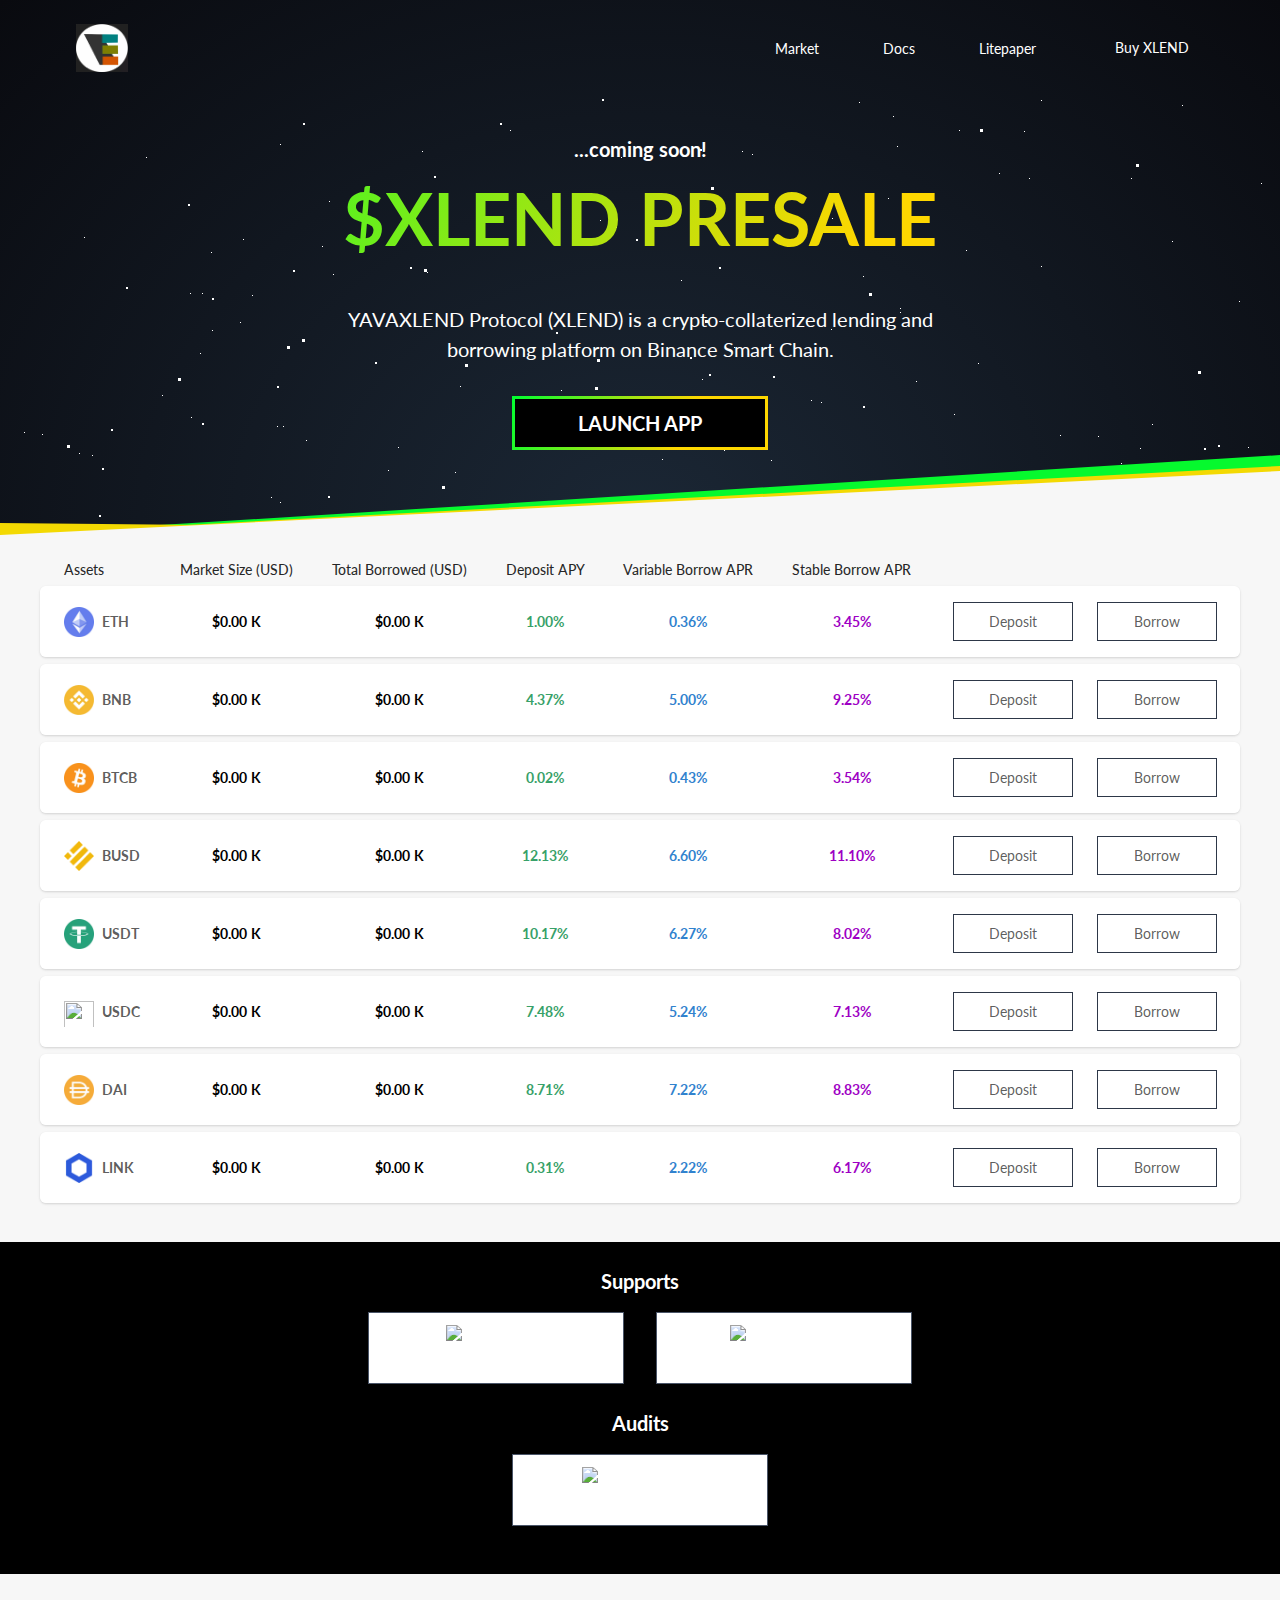
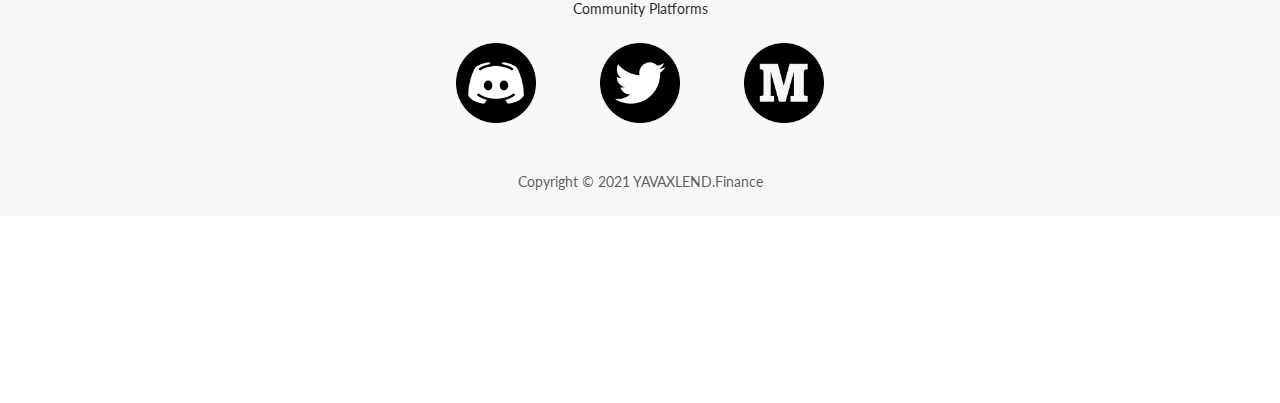
==== index.html @ 92940845 "Update index.html" ====
<!DOCTYPE html>
<html lang="en">
<head>
		<meta http-equiv="Content-Type" content="text/html; charset=UTF-8">
		<meta http-equiv="X-UA-Compatible" content="IE=edge"><meta name="viewport" content="width=device-width,initial-scale=1">
		<link rel="icon" href="files/yavaxlendlogo.webp">
		<title>YAVAXLEND Protocol (XLEND)</title>
		<link href="files/app.dffdc57e.css" rel="preload" as="style">
		<link href="files/chunk-vendors.42a9d6b4.css" rel="preload" as="style">
		<link href="files/chunk-vendors.42a9d6b4.css" rel="stylesheet">
		<link href="files/app.dffdc57e.css" rel="stylesheet">
<style>
.anticon-menu {
  background-color: #000;
  color: white;
  padding: 16px;
  font-size: 16px;
  border: none;
  cursor: pointer;
}

@media screen and (min-width: 990px) {
.anticon-menu {
	display: none;
 }	
}
.anticon-menu:hover, .anticon-menu:focus {
  background-color: green;
}

.dropdown {
  position: relative;
  display: inline-block;
}

.dropdown-content {
  display: none;
  margin-left: -112px;
  position: absolute;
  background-color: #f1f1f1;
  min-width: 160px;
  overflow: auto;
  box-shadow: 0px 8px 16px 0px rgba(0,0,0,0.2);
  z-index: 1;
}

.dropdown-content a {
  color: black;
  padding: 12px 16px;
  text-decoration: none;
  display: block;
}

.dropdown a:hover {background-color: yellow; color:green;}

.show {display: block;}
</style>
</head>
<body data-route="Home">
	<noscript>
		<strong>We're sorry but YAVAXLEND doesn't work properly without JavaScript enabled. Please enable it to continue.</strong>
	</noscript>
	<div id="app" class="">
		<section class="bg-cloud relative">
			<nav class="px-3 h-24 flex flex-col justify-center absolute text-white top-0 left-0 right-0 z-50"><!---->
				<ul class="landing-nav">
					<li class="ml-0 lg:ml-16">
					<img src="files/yavaxlendlogo.webp" alt="YAVAXLEND" class="max-h-full h-8 lg:h-12"></li>
					<li class="ml-auto"></li>
					<li class="landing-item hidden lg:block"><a href="#market" class="scroll">Market</a></li>
					<li class="landing-item hidden lg:block"><a href="#" target="__blank">Docs</a></li>
					<li class="landing-item hidden lg:block"><a href="yavaxlend_whitepaper" target="__blank">Litepaper</a></li>
					<li class="landing-item hidden lg:block">
						<span class="lang-select-wrapper lang-select-wrapper--dark">
							<div class="hidden lg:block">
								<button type="button" class="ant-btn ant-btn-link flex items- justify-center focus:outline-none">
									<span>Buy XLEND</span>
								</button>
							</div>
							<div class="lg:hidden flex flex-col">
								<button type="button" class="ant-btn ant-btn-link flex items-center focus:outline-none px-0 py-6 justify-center">
									<span>Buy XLEND</span>
								</button><!---->
							</div>
						</span>
					</li>
					<li class="cursor-pointer text-xl dropdown" onclick="myFunction()"><i aria-controls="responsive-navbar-nav" aria-label="Toggle navigation" class="anticon anticon-menu navbar-toggler collapsed" "><svg viewBox="64 64 896 896" data-icon="menu" width="1em" height="1em" fill="currentColor" aria-hidden="true" focusable="false" class=""><path d="M904 160H120c-4.4 0-8 3.6-8 8v64c0 4.4 3.6 8 8 8h784c4.4 0 8-3.6 8-8v-64c0-4.4-3.6-8-8-8zm0 624H120c-4.4 0-8 3.6-8 8v64c0 4.4 3.6 8 8 8h784c4.4 0 8-3.6 8-8v-64c0-4.4-3.6-8-8-8zm0-312H120c-4.4 0-8 3.6-8 8v64c0 4.4 3.6 8 8 8h784c4.4 0 8-3.6 8-8v-64c0-4.4-3.6-8-8-8z"></path></svg></i>
						
<div id="myDropdown" class="dropdown-content">
					<a href="#market" class="scroll">Market</a>
					<a href="#">Docs</a>
					<a href="yavaxlend_whitepaper.pdf">Litepaper</a>
					<hr>
					<a href="https://discord.gg/DCYJUs9q7S">Join Discord</a>
				  </div>						
					</li>
					
				</ul>				
			</nav>
			
			<section>
				<div class="relative mb-4">
					<section class="bg-black stars pb-12 pt-24">
						<div id="stars"></div>
						<div id="stars2"></div>
						<div id="stars3"></div>
						<main class="fixed-container">
							<div class="py-8 text-center text-white">
								<h1 class="text-white text-xl font-bold">...coming soon!</h1>
								<figure class="animated-background gradient-box-green-yellow text-center clip-text text-3xl lg:text-7xl font-bold">$XLEND PRESALE</figure>
								<p class="max-w-2xl mx-auto my-8 text-xl whitespace-pre-line">YAVAXLEND Protocol (XLEND) is a crypto-collaterized lending and borrowing platform on Binance Smart Chain.</p>
								<a href="#" rel="noopener noreferrer">
									<button class="gradient-box-green-yellow animated-background focus:outline-none w-64 h-15.5 text-white uppercase font-bold text-xl" style="padding: 3px;">
										<span class="bg-black leading-none flex items-center justify-center h-full">Launch App</span>
									</button>
								</a>
							</div>
						</main>
					</section>
					<section class="slopes">
						<section class="slope-tail bg-greenery"></section>
						<section class="slope-tail bg-yellowrite"></section>
						<section class="slope-tail bg-yellowrite"></section>
						<section class="slope-tail bg-cloud"></section>
					</section>
				</div>
				<section class="mb-8">
				<main id="market">
					<div class="fixed-container mx-auto landing-table">
						<section class="data-table">
							<div class="ant-table-wrapper">
								<div class="ant-spin-nested-loading">
									<div class="ant-spin-container">
										<div class="ant-table ant-table-scroll-position-left ant-table-default">
											<div class="ant-table-content"><!---->
												<div class="ant-table-body">
													<table class="">
														<colgroup>
															<col class="ant-table-expand-icon-col">
															<col><col><col><col><col><col><col>
														</colgroup>
														<thead class="ant-table-thead">
															<tr>
																<th key="rc-table-expand-icon-cell" title="" rowspan="1" class="ant-table-expand-icon-th">
																</th>
																<th key="symbol" class=""><span class="ant-table-header-column"><div><span class="ant-table-column-title">Assets</span><span class="ant-table-column-sorter"></span></div></span></th>
																<th key="totalLiquidity" class="ant-table-align-center" style="text-align: center;"><span class="ant-table-header-column"><div><span class="ant-table-column-title">Market Size (USD)</span><span class="ant-table-column-sorter"></span></div></span></th>
																<th key="price" class="total-borrowed ant-table-align-center" style="text-align: center;"><span class="ant-table-header-column"><div><span class="ant-table-column-title">Total Borrowed (USD)</span><span class="ant-table-column-sorter"></span></div></span></th>
																<th key="liquidityRate" class="ant-table-align-center" style="text-align: center;"><span class="ant-table-header-column"><div><span class="ant-table-column-title">Deposit APY</span><span class="ant-table-column-sorter"></span></div></span></th>
																<th key="variableBorrowRate" class="ant-table-align-center" style="text-align: center;"><span class="ant-table-header-column"><div><span class="ant-table-column-title">Variable Borrow APR</span><span class="ant-table-column-sorter"></span></div></span></th>
																<th key="stableBorrowRate" class="ant-table-align-center" style="text-align: center;"><span class="ant-table-header-column"><div><span class="ant-table-column-title">Stable Borrow APR</span><span class="ant-table-column-sorter"></span></div></span></th>
																<th key="action" class="ant-table-align-center ant-table-row-cell-last" style="text-align: center;"><span class="ant-table-header-column"><div><span class="ant-table-column-title"></span><span class="ant-table-column-sorter"></span></div></span></th>
															</tr>
														</thead>
														<tbody class="ant-table-tbody">
															<tr class="ant-table-row ant-table-row-level-0" data-row-key="0x2170Ed0880ac9A755fd29B2688956BD959F933F8"><td class="ant-table-row-expand-icon-cell"></td><td class=""><strong class="flex items-center"><img src="files/eth.webp" class="crypto-icon mr-1 xl:mr-2 inline-block text-base lg:text-3xl"><span class="text-xxs lg:text-sm">ETH</span></strong></td><td class="" style="text-align: center;"><strong class="whitespace-no-wrap text-black flex justify-center"><span>$</span><section>0.00</section><span class="ml-1">K</span></strong></td><td class="total-borrowed" style="text-align: center;"><strong class="whitespace-no-wrap text-black flex justify-center"><span>$</span><section>0.00</section><span class="ml-1">K</span></strong></td><td class="" style="text-align: center;"><strong class="text-green-600">1.00%</strong></td><td class="" style="text-align: center;"><strong class="text-blue-600">0.36%</strong></td><td class="" style="text-align: center;"><strong class="text-9E00C4">3.45%</strong></td><td class="" style="text-align: center;"><div><div class="btn--wrap hidden w-0 md:flex md:w-full"><button class="btn--action">Deposit</button><button class="btn--action">Borrow</button></div><div class="icon--wrap"><i aria-label="icon: down" class="anticon anticon-down"><svg viewBox="64 64 896 896" data-icon="down" width="1em" height="1em" fill="currentColor" aria-hidden="true" focusable="false" class=""><path d="M884 256h-75c-5.1 0-9.9 2.5-12.9 6.6L512 654.2 227.9 262.6c-3-4.1-7.8-6.6-12.9-6.6h-75c-6.5 0-10.3 7.4-6.5 12.7l352.6 486.1c12.8 17.6 39 17.6 51.7 0l352.6-486.1c3.9-5.3.1-12.7-6.4-12.7z"></path></svg></i></div></div></td></tr><!----><tr class="ant-table-row ant-table-row-level-0" data-row-key="0xEeeeeEeeeEeEeeEeEeEeeEEEeeeeEeeeeeeeEEeE"><td class="ant-table-row-expand-icon-cell"></td><td class=""><strong class="flex items-center"><img src="files/bnb.webp" class="crypto-icon mr-1 xl:mr-2 inline-block text-base lg:text-3xl"><span class="text-xxs lg:text-sm">BNB</span></strong></td><td class="" style="text-align: center;"><strong class="whitespace-no-wrap text-black flex justify-center"><span>$</span><section>0.00</section><span class="ml-1">K</span></strong></td><td class="total-borrowed" style="text-align: center;"><strong class="whitespace-no-wrap text-black flex justify-center"><span>$</span><section>0.00</section><span class="ml-1">K</span></strong></td><td class="" style="text-align: center;"><strong class="text-green-600">4.37%</strong></td><td class="" style="text-align: center;"><strong class="text-blue-600">5.00%</strong></td><td class="" style="text-align: center;"><strong class="text-9E00C4">9.25%</strong></td><td class="" style="text-align: center;"><div><div class="btn--wrap hidden w-0 md:flex md:w-full"><button class="btn--action">Deposit</button><button class="btn--action">Borrow</button></div><div class="icon--wrap"><i aria-label="icon: down" class="anticon anticon-down"><svg viewBox="64 64 896 896" data-icon="down" width="1em" height="1em" fill="currentColor" aria-hidden="true" focusable="false" class=""><path d="M884 256h-75c-5.1 0-9.9 2.5-12.9 6.6L512 654.2 227.9 262.6c-3-4.1-7.8-6.6-12.9-6.6h-75c-6.5 0-10.3 7.4-6.5 12.7l352.6 486.1c12.8 17.6 39 17.6 51.7 0l352.6-486.1c3.9-5.3.1-12.7-6.4-12.7z"></path></svg></i></div></div></td></tr><!----><tr class="ant-table-row ant-table-row-level-0" data-row-key="0x7130d2A12B9BCbFAe4f2634d864A1Ee1Ce3Ead9c"><td class="ant-table-row-expand-icon-cell"></td><td class=""><strong class="flex items-center"><img src="files/btcb.webp" class="crypto-icon mr-1 xl:mr-2 inline-block text-base lg:text-3xl"><span class="text-xxs lg:text-sm">BTCB</span></strong></td><td class="" style="text-align: center;"><strong class="whitespace-no-wrap text-black flex justify-center"><span>$</span><section>0.00</section><span class="ml-1">K</span></strong></td><td class="total-borrowed" style="text-align: center;"><strong class="whitespace-no-wrap text-black flex justify-center"><span>$</span><section>0.00</section><span class="ml-1">K</span></strong></td><td class="" style="text-align: center;"><strong class="text-green-600">0.02%</strong></td><td class="" style="text-align: center;"><strong class="text-blue-600">0.43%</strong></td><td class="" style="text-align: center;"><strong class="text-9E00C4">3.54%</strong></td><td class="" style="text-align: center;"><div><div class="btn--wrap hidden w-0 md:flex md:w-full"><button class="btn--action">Deposit</button><button class="btn--action">Borrow</button></div><div class="icon--wrap"><i aria-label="icon: down" class="anticon anticon-down"><svg viewBox="64 64 896 896" data-icon="down" width="1em" height="1em" fill="currentColor" aria-hidden="true" focusable="false" class=""><path d="M884 256h-75c-5.1 0-9.9 2.5-12.9 6.6L512 654.2 227.9 262.6c-3-4.1-7.8-6.6-12.9-6.6h-75c-6.5 0-10.3 7.4-6.5 12.7l352.6 486.1c12.8 17.6 39 17.6 51.7 0l352.6-486.1c3.9-5.3.1-12.7-6.4-12.7z"></path></svg></i></div></div></td></tr><!----><tr class="ant-table-row ant-table-row-level-0" data-row-key="0xe9e7CEA3DedcA5984780Bafc599bD69ADd087D56"><td class="ant-table-row-expand-icon-cell"></td><td class=""><strong class="flex items-center"><img src="files/busd.webp" class="crypto-icon mr-1 xl:mr-2 inline-block text-base lg:text-3xl"><span class="text-xxs lg:text-sm">BUSD</span></strong></td><td class="" style="text-align: center;"><strong class="whitespace-no-wrap text-black flex justify-center"><span>$</span><section>0.00</section><span class="ml-1">K</span></strong></td><td class="total-borrowed" style="text-align: center;"><strong class="whitespace-no-wrap text-black flex justify-center"><span>$</span><section>0.00</section><span class="ml-1">K</span></strong></td><td class="" style="text-align: center;"><strong class="text-green-600">12.13%</strong></td><td class="" style="text-align: center;"><strong class="text-blue-600">6.60%</strong></td><td class="" style="text-align: center;"><strong class="text-9E00C4">11.10%</strong></td><td class="" style="text-align: center;"><div><div class="btn--wrap hidden w-0 md:flex md:w-full"><button class="btn--action">Deposit</button><button class="btn--action">Borrow</button></div><div class="icon--wrap"><i aria-label="icon: down" class="anticon anticon-down"><svg viewBox="64 64 896 896" data-icon="down" width="1em" height="1em" fill="currentColor" aria-hidden="true" focusable="false" class=""><path d="M884 256h-75c-5.1 0-9.9 2.5-12.9 6.6L512 654.2 227.9 262.6c-3-4.1-7.8-6.6-12.9-6.6h-75c-6.5 0-10.3 7.4-6.5 12.7l352.6 486.1c12.8 17.6 39 17.6 51.7 0l352.6-486.1c3.9-5.3.1-12.7-6.4-12.7z"></path></svg></i></div></div></td></tr><!----><tr class="ant-table-row ant-table-row-level-0" data-row-key="0x55d398326f99059fF775485246999027B3197955"><td class="ant-table-row-expand-icon-cell"></td><td class=""><strong class="flex items-center"><img src="files/usdt.webp" class="crypto-icon mr-1 xl:mr-2 inline-block text-base lg:text-3xl"><span class="text-xxs lg:text-sm">USDT</span></strong></td><td class="" style="text-align: center;"><strong class="whitespace-no-wrap text-black flex justify-center"><span>$</span><section>0.00</section><span class="ml-1">K</span></strong></td><td class="total-borrowed" style="text-align: center;"><strong class="whitespace-no-wrap text-black flex justify-center"><span>$</span><section>0.00</section><span class="ml-1">K</span></strong></td><td class="" style="text-align: center;"><strong class="text-green-600">10.17%</strong></td><td class="" style="text-align: center;"><strong class="text-blue-600">6.27%</strong></td><td class="" style="text-align: center;"><strong class="text-9E00C4">8.02%</strong></td><td class="" style="text-align: center;"><div><div class="btn--wrap hidden w-0 md:flex md:w-full"><button class="btn--action">Deposit</button><button class="btn--action">Borrow</button></div><div class="icon--wrap"><i aria-label="icon: down" class="anticon anticon-down"><svg viewBox="64 64 896 896" data-icon="down" width="1em" height="1em" fill="currentColor" aria-hidden="true" focusable="false" class=""><path d="M884 256h-75c-5.1 0-9.9 2.5-12.9 6.6L512 654.2 227.9 262.6c-3-4.1-7.8-6.6-12.9-6.6h-75c-6.5 0-10.3 7.4-6.5 12.7l352.6 486.1c12.8 17.6 39 17.6 51.7 0l352.6-486.1c3.9-5.3.1-12.7-6.4-12.7z"></path></svg></i></div></div></td></tr><!----><tr class="ant-table-row ant-table-row-level-0" data-row-key="0x8AC76a51cc950d9822D68b83fE1Ad97B32Cd580d"><td class="ant-table-row-expand-icon-cell"></td><td class=""><strong class="flex items-center"><img src="files/usdc.webp" class="crypto-icon mr-1 xl:mr-2 inline-block text-base lg:text-3xl"><span class="text-xxs lg:text-sm">USDC</span></strong></td><td class="" style="text-align: center;"><strong class="whitespace-no-wrap text-black flex justify-center"><span>$</span><section>0.00</section><span class="ml-1">K</span></strong></td><td class="total-borrowed" style="text-align: center;"><strong class="whitespace-no-wrap text-black flex justify-center"><span>$</span><section>0.00</section><span class="ml-1">K</span></strong></td><td class="" style="text-align: center;"><strong class="text-green-600">7.48%</strong></td><td class="" style="text-align: center;"><strong class="text-blue-600">5.24%</strong></td><td class="" style="text-align: center;"><strong class="text-9E00C4">7.13%</strong></td><td class="" style="text-align: center;"><div><div class="btn--wrap hidden w-0 md:flex md:w-full"><button class="btn--action">Deposit</button><button class="btn--action">Borrow</button></div><div class="icon--wrap"><i aria-label="icon: down" class="anticon anticon-down"><svg viewBox="64 64 896 896" data-icon="down" width="1em" height="1em" fill="currentColor" aria-hidden="true" focusable="false" class=""><path d="M884 256h-75c-5.1 0-9.9 2.5-12.9 6.6L512 654.2 227.9 262.6c-3-4.1-7.8-6.6-12.9-6.6h-75c-6.5 0-10.3 7.4-6.5 12.7l352.6 486.1c12.8 17.6 39 17.6 51.7 0l352.6-486.1c3.9-5.3.1-12.7-6.4-12.7z"></path></svg></i></div></div></td></tr><!----><tr class="ant-table-row ant-table-row-level-0" data-row-key="0x1AF3F329e8BE154074D8769D1FFa4eE058B1DBc3"><td class="ant-table-row-expand-icon-cell"></td><td class=""><strong class="flex items-center"><img src="files/dai.webp" class="crypto-icon mr-1 xl:mr-2 inline-block text-base lg:text-3xl"><span class="text-xxs lg:text-sm">DAI</span></strong></td><td class="" style="text-align: center;"><strong class="whitespace-no-wrap text-black flex justify-center"><span>$</span><section>0.00</section><span class="ml-1">K</span></strong></td><td class="total-borrowed" style="text-align: center;"><strong class="whitespace-no-wrap text-black flex justify-center"><span>$</span><section>0.00</section><span class="ml-1">K</span></strong></td><td class="" style="text-align: center;"><strong class="text-green-600">8.71%</strong></td><td class="" style="text-align: center;"><strong class="text-blue-600">7.22%</strong></td><td class="" style="text-align: center;"><strong class="text-9E00C4">8.83%</strong></td><td class="" style="text-align: center;"><div><div class="btn--wrap hidden w-0 md:flex md:w-full"><button class="btn--action">Deposit</button><button class="btn--action">Borrow</button></div><div class="icon--wrap"><i aria-label="icon: down" class="anticon anticon-down"><svg viewBox="64 64 896 896" data-icon="down" width="1em" height="1em" fill="currentColor" aria-hidden="true" focusable="false" class=""><path d="M884 256h-75c-5.1 0-9.9 2.5-12.9 6.6L512 654.2 227.9 262.6c-3-4.1-7.8-6.6-12.9-6.6h-75c-6.5 0-10.3 7.4-6.5 12.7l352.6 486.1c12.8 17.6 39 17.6 51.7 0l352.6-486.1c3.9-5.3.1-12.7-6.4-12.7z"></path></svg></i></div></div></td></tr><!----><tr class="ant-table-row ant-table-row-level-0" data-row-key="0xF8A0BF9cF54Bb92F17374d9e9A321E6a111a51bD"><td class="ant-table-row-expand-icon-cell"></td><td class=""><strong class="flex items-center"><img src="files/link.webp" class="crypto-icon mr-1 xl:mr-2 inline-block text-base lg:text-3xl"><span class="text-xxs lg:text-sm">LINK</span></strong></td><td class="" style="text-align: center;"><strong class="whitespace-no-wrap text-black flex justify-center"><span>$</span><section>0.00</section><span class="ml-1">K</span></strong></td><td class="total-borrowed" style="text-align: center;"><strong class="whitespace-no-wrap text-black flex justify-center"><span>$</span><section>0.00</section><span class="ml-1">K</span></strong></td><td class="" style="text-align: center;"><strong class="text-green-600">0.31%</strong></td><td class="" style="text-align: center;"><strong class="text-blue-600">2.22%</strong></td><td class="" style="text-align: center;"><strong class="text-9E00C4">6.17%</strong></td><td class="" style="text-align: center;"><div><div class="btn--wrap hidden w-0 md:flex md:w-full"><button class="btn--action">Deposit</button><button class="btn--action">Borrow</button></div><div class="icon--wrap"><i aria-label="icon: down" class="anticon anticon-down"><svg viewBox="64 64 896 896" data-icon="down" width="1em" height="1em" fill="currentColor" aria-hidden="true" focusable="false" class=""><path d="M884 256h-75c-5.1 0-9.9 2.5-12.9 6.6L512 654.2 227.9 262.6c-3-4.1-7.8-6.6-12.9-6.6h-75c-6.5 0-10.3 7.4-6.5 12.7l352.6 486.1c12.8 17.6 39 17.6 51.7 0l352.6-486.1c3.9-5.3.1-12.7-6.4-12.7z"></path></svg></i></div></div></td></tr><!---->
														</tbody>
													</table>
												</div>
											</div>
										</div>
									</div>
								</div>
							</div>
						</section>
					</div>
				</main>
			</section>
			<section class="landing-partner">
				<div class="fixed-container">
					<h1 class="landing-partner__title">Supports</h1>
					<ul class="partner-list">
						<li><a href="https://pancakeswap.finance/" target="_blank" rel="noopener noreferrer"><img src="files/pancake.webp" alt="PancakeSwap"></a></li>
						<li><a href="https://www.alpacafinance.org/" target="_blank" rel="noopener noreferrer"><img src="files/alpaca.webp" alt="Alpaca Finance"></a></li>
					</ul>
				</div>
				<div class="fixed-container">
					<h1 class="landing-partner__title">Audits</h1>
					<ul class="partner-list">
						<li><a href="https://kudelskisecurity.com/" target="_blank" rel="noopener noreferrer"><img src="files/kudelski.webp" alt="KudelskiSecurity"></a></li>
					</ul>
				</div>
			</section>
			<section class="pt-6">
				<div class="fixed-container">
					<h1 class="text-center mb-6">Community Platforms</h1>
					<ul class="social-list">
						<li><a href="https://discord.gg/DCYJUs9q7S" target="_blank" rel="noopener noreferrer"><img src="files/discord.webp" alt="discord"></a></li>
						<li><a href="https://twitter.com/yavaxlend" target="_blank" rel="noopener noreferrer"><img src="files/twitter.webp" alt="twitter"></a></li>
						<li><a href="https://yavaxlend.medium.com" target="_blank" rel="noopener noreferrer"><img src="files/medium.webp" alt="medium"></a></li>
					</ul>
				</div>
			</section>
		</section>
		<footer class="home-footer">
			<section class="fixed-container">
				<!--<div class="footer-menu">
					<ul>
						<li>Multiplier’s Apps</li>
						<li><a href="@" target="_blank" rel="noopener noreferrer">MXX to bMXX Converter</a></li>
						<li><a href="" target="_blank" rel="noopener noreferrer">YAVAXLEND (MCL)</a></li>
						<li><a href="" target="_blank" rel="noopener noreferrer">Simplified Stable Bonds</a></li>
						<li><a href="" target="_blank" rel="noopener noreferrer">TakoSwap</a></li>
						<li><a href="" target="_blank" rel="noopener noreferrer">CEFI Lending Platform</a></li>
					</ul>
					<ul><li>Support</li><li><a href="" target="_blank" rel="noopener noreferrer">FAQ</a></li><li><a href="" target="_blank" rel="noopener noreferrer">Terms of Service</a></li><li><a href="
					</ul>
					<ul><li>Documentation</li><li><a href="" target="_blank" rel="noopener noreferrer">Team</a></li><li><a href="" target="_blank" rel="noopener noreferrer">MCL Litepaper</a></li><li><a href="" target="_blank" rel="noopener noreferrer">SSB Whitepaper</a></li><li><a href="" target="_blank" rel="noopener noreferrer">TakoSwap Litepaper</a></li>
					</ul>
					<ul><li>Audit Reports</li><li><a href="" target="_blank" rel="noopener noreferrer">MCL report 1 (CertiK)</a></li><li><a href="" target="_blank" rel="noopener noreferrer">MCL report 2 (Kudelski)</a></li><li><a href="" target="_blank" rel="noopener noreferrer">SSB Report</a></li><li><a href="" target="_blank" rel="noopener noreferrer">TakoSwap Report</a></li>
					</ul>
				</div>-->
				<p class="text-center pb-6">Copyright © 2021 YAVAXLEND.Finance</p>
			</section>
		</footer>
	</section>
</div>
<script src="files/jquery.js"></script>
<script>
/* When the user clicks on the button, 
toggle between hiding and showing the dropdown content */
function myFunction() {
  document.getElementById("myDropdown").classList.toggle("show");
}

// Close the dropdown if the user clicks outside of it
window.onclick = function(event) {
  if (!event.target.matches('.anticon-menu')) {
    var dropdowns = document.getElementsByClassName("dropdown-content");
    var i;
    for (i = 0; i < dropdowns.length; i++) {
      var openDropdown = dropdowns[i];
      if (openDropdown.classList.contains('show')) {
        openDropdown.classList.remove('show');
      }
    }
  }
}
</script>
</body>
</html>
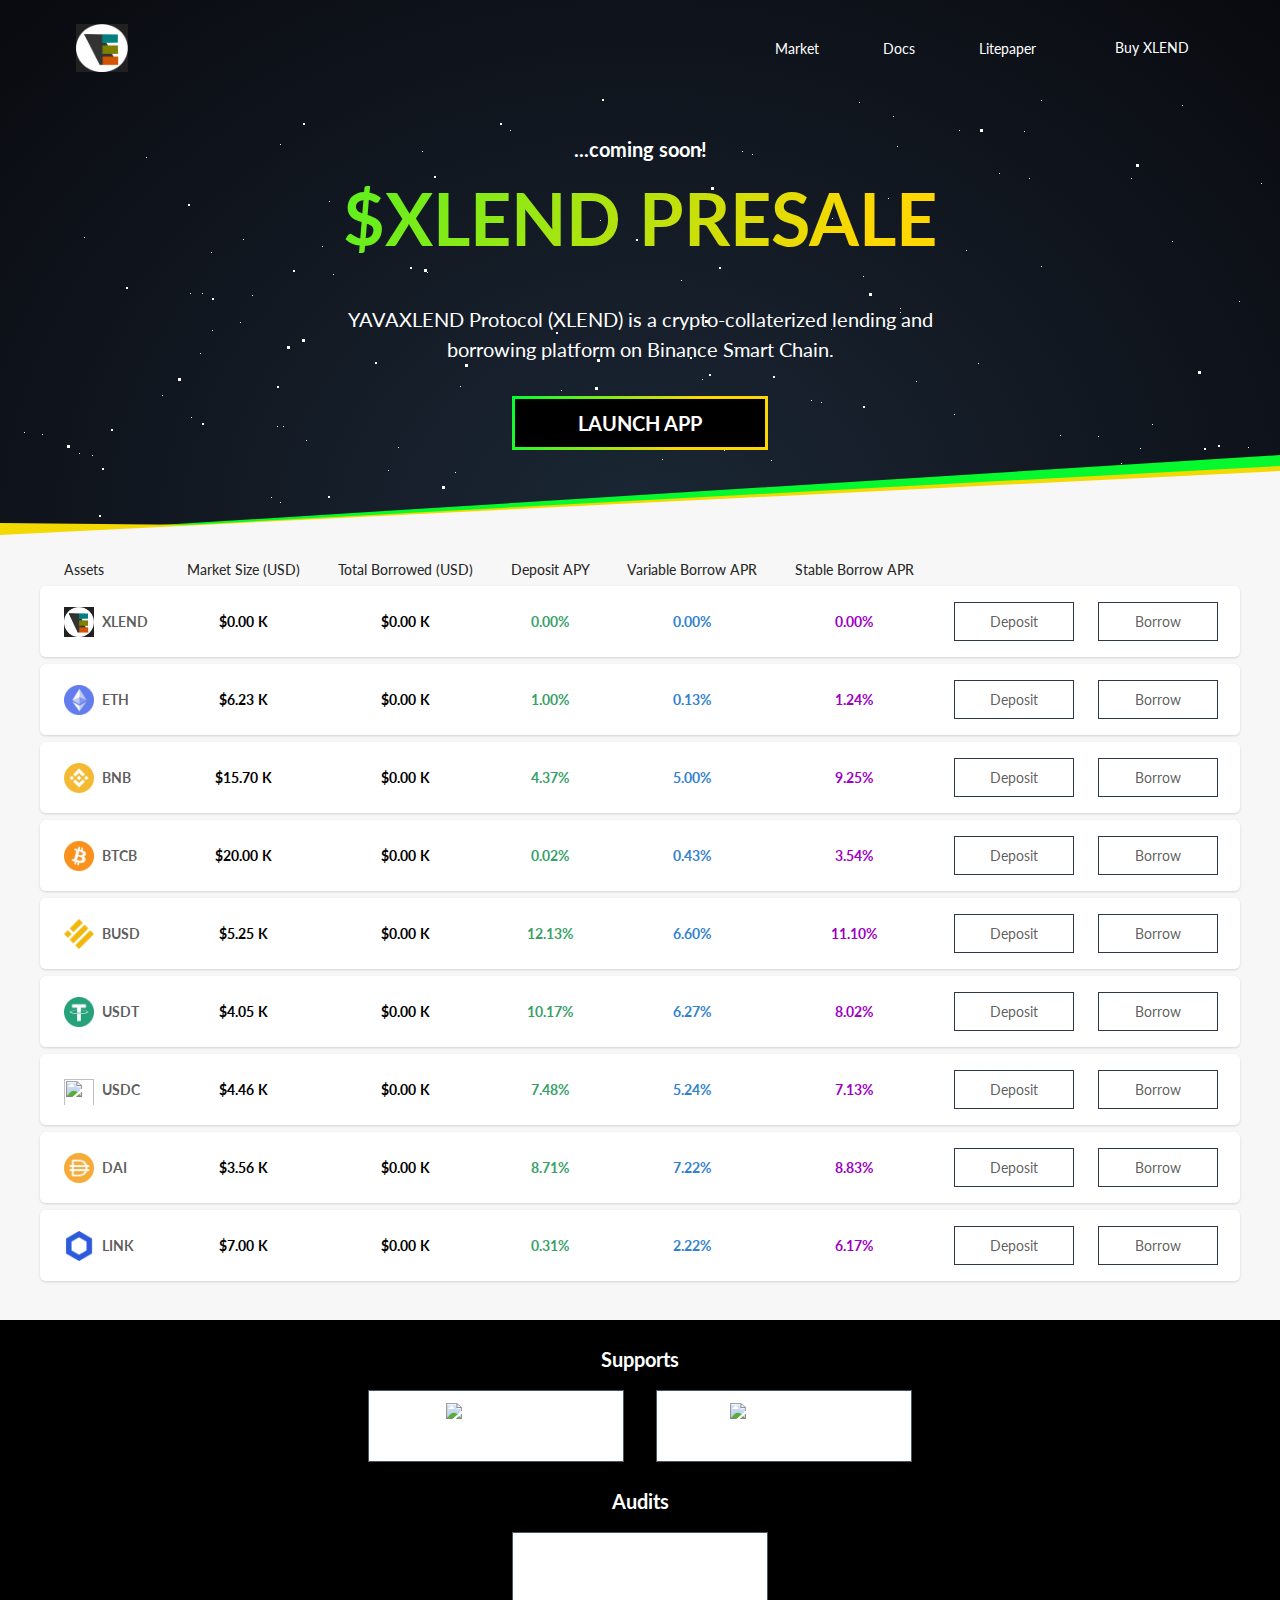
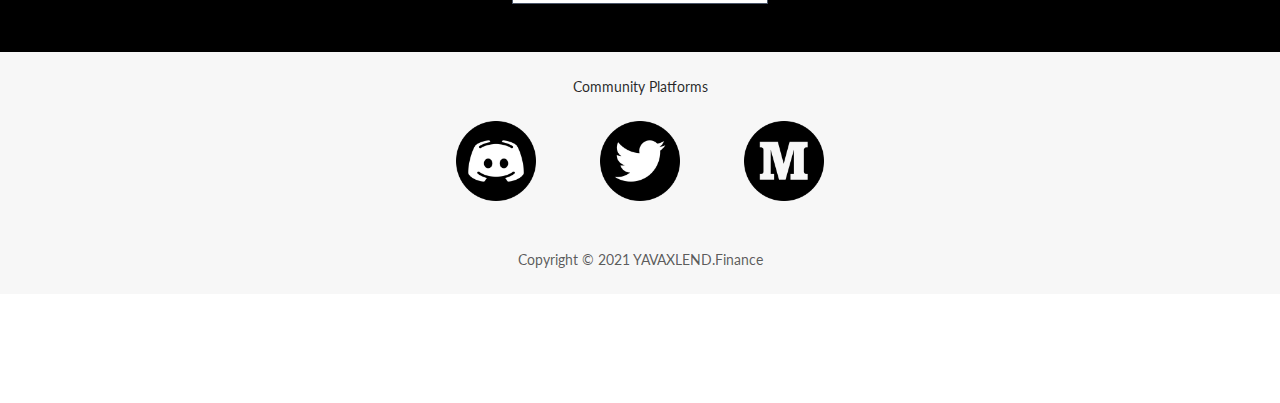
==== commit 39d1efc4: "Update index.html" ====
--- a/index.html
+++ b/index.html
@@ -68,8 +68,8 @@
 					<img src="files/yavaxlendlogo.webp" alt="YAVAXLEND" class="max-h-full h-8 lg:h-12"></li>
 					<li class="ml-auto"></li>
 					<li class="landing-item hidden lg:block"><a href="#market" class="scroll">Market</a></li>
-					<li class="landing-item hidden lg:block"><a href="#" target="__blank">Docs</a></li>
-					<li class="landing-item hidden lg:block"><a href="yavaxlend_whitepaper" target="__blank">Litepaper</a></li>
+					<li class="landing-item hidden lg:block"><a href="docs/" target="__blank">Docs</a></li>
+					<li class="landing-item hidden lg:block"><a href="yavaxlend_litepaper" target="__blank">Litepaper</a></li>
 					<li class="landing-item hidden lg:block">
 						<span class="lang-select-wrapper lang-select-wrapper--dark">
 							<div class="hidden lg:block">
@@ -88,10 +88,10 @@
 						
 <div id="myDropdown" class="dropdown-content">
 					<a href="#market" class="scroll">Market</a>
-					<a href="#">Docs</a>
-					<a href="yavaxlend_whitepaper.pdf">Litepaper</a>
+					<a href="docs/" target="__blank">Docs</a>
+					<a href="yavaxlend_litepaper.pdf">Litepaper</a>
 					<hr>
-					<a href="https://discord.gg/DCYJUs9q7S">Join Discord</a>
+					<a href="https://discord.gg/DCYJUs9q7S">Discord</a>
 				  </div>						
 					</li>
 					
@@ -153,7 +153,7 @@
 															</tr>
 														</thead>
 														<tbody class="ant-table-tbody">
-															<tr class="ant-table-row ant-table-row-level-0" data-row-key="0x2170Ed0880ac9A755fd29B2688956BD959F933F8"><td class="ant-table-row-expand-icon-cell"></td><td class=""><strong class="flex items-center"><img src="files/eth.webp" class="crypto-icon mr-1 xl:mr-2 inline-block text-base lg:text-3xl"><span class="text-xxs lg:text-sm">ETH</span></strong></td><td class="" style="text-align: center;"><strong class="whitespace-no-wrap text-black flex justify-center"><span>$</span><section>0.00</section><span class="ml-1">K</span></strong></td><td class="total-borrowed" style="text-align: center;"><strong class="whitespace-no-wrap text-black flex justify-center"><span>$</span><section>0.00</section><span class="ml-1">K</span></strong></td><td class="" style="text-align: center;"><strong class="text-green-600">1.00%</strong></td><td class="" style="text-align: center;"><strong class="text-blue-600">0.36%</strong></td><td class="" style="text-align: center;"><strong class="text-9E00C4">3.45%</strong></td><td class="" style="text-align: center;"><div><div class="btn--wrap hidden w-0 md:flex md:w-full"><button class="btn--action">Deposit</button><button class="btn--action">Borrow</button></div><div class="icon--wrap"><i aria-label="icon: down" class="anticon anticon-down"><svg viewBox="64 64 896 896" data-icon="down" width="1em" height="1em" fill="currentColor" aria-hidden="true" focusable="false" class=""><path d="M884 256h-75c-5.1 0-9.9 2.5-12.9 6.6L512 654.2 227.9 262.6c-3-4.1-7.8-6.6-12.9-6.6h-75c-6.5 0-10.3 7.4-6.5 12.7l352.6 486.1c12.8 17.6 39 17.6 51.7 0l352.6-486.1c3.9-5.3.1-12.7-6.4-12.7z"></path></svg></i></div></div></td></tr><!----><tr class="ant-table-row ant-table-row-level-0" data-row-key="0xEeeeeEeeeEeEeeEeEeEeeEEEeeeeEeeeeeeeEEeE"><td class="ant-table-row-expand-icon-cell"></td><td class=""><strong class="flex items-center"><img src="files/bnb.webp" class="crypto-icon mr-1 xl:mr-2 inline-block text-base lg:text-3xl"><span class="text-xxs lg:text-sm">BNB</span></strong></td><td class="" style="text-align: center;"><strong class="whitespace-no-wrap text-black flex justify-center"><span>$</span><section>0.00</section><span class="ml-1">K</span></strong></td><td class="total-borrowed" style="text-align: center;"><strong class="whitespace-no-wrap text-black flex justify-center"><span>$</span><section>0.00</section><span class="ml-1">K</span></strong></td><td class="" style="text-align: center;"><strong class="text-green-600">4.37%</strong></td><td class="" style="text-align: center;"><strong class="text-blue-600">5.00%</strong></td><td class="" style="text-align: center;"><strong class="text-9E00C4">9.25%</strong></td><td class="" style="text-align: center;"><div><div class="btn--wrap hidden w-0 md:flex md:w-full"><button class="btn--action">Deposit</button><button class="btn--action">Borrow</button></div><div class="icon--wrap"><i aria-label="icon: down" class="anticon anticon-down"><svg viewBox="64 64 896 896" data-icon="down" width="1em" height="1em" fill="currentColor" aria-hidden="true" focusable="false" class=""><path d="M884 256h-75c-5.1 0-9.9 2.5-12.9 6.6L512 654.2 227.9 262.6c-3-4.1-7.8-6.6-12.9-6.6h-75c-6.5 0-10.3 7.4-6.5 12.7l352.6 486.1c12.8 17.6 39 17.6 51.7 0l352.6-486.1c3.9-5.3.1-12.7-6.4-12.7z"></path></svg></i></div></div></td></tr><!----><tr class="ant-table-row ant-table-row-level-0" data-row-key="0x7130d2A12B9BCbFAe4f2634d864A1Ee1Ce3Ead9c"><td class="ant-table-row-expand-icon-cell"></td><td class=""><strong class="flex items-center"><img src="files/btcb.webp" class="crypto-icon mr-1 xl:mr-2 inline-block text-base lg:text-3xl"><span class="text-xxs lg:text-sm">BTCB</span></strong></td><td class="" style="text-align: center;"><strong class="whitespace-no-wrap text-black flex justify-center"><span>$</span><section>0.00</section><span class="ml-1">K</span></strong></td><td class="total-borrowed" style="text-align: center;"><strong class="whitespace-no-wrap text-black flex justify-center"><span>$</span><section>0.00</section><span class="ml-1">K</span></strong></td><td class="" style="text-align: center;"><strong class="text-green-600">0.02%</strong></td><td class="" style="text-align: center;"><strong class="text-blue-600">0.43%</strong></td><td class="" style="text-align: center;"><strong class="text-9E00C4">3.54%</strong></td><td class="" style="text-align: center;"><div><div class="btn--wrap hidden w-0 md:flex md:w-full"><button class="btn--action">Deposit</button><button class="btn--action">Borrow</button></div><div class="icon--wrap"><i aria-label="icon: down" class="anticon anticon-down"><svg viewBox="64 64 896 896" data-icon="down" width="1em" height="1em" fill="currentColor" aria-hidden="true" focusable="false" class=""><path d="M884 256h-75c-5.1 0-9.9 2.5-12.9 6.6L512 654.2 227.9 262.6c-3-4.1-7.8-6.6-12.9-6.6h-75c-6.5 0-10.3 7.4-6.5 12.7l352.6 486.1c12.8 17.6 39 17.6 51.7 0l352.6-486.1c3.9-5.3.1-12.7-6.4-12.7z"></path></svg></i></div></div></td></tr><!----><tr class="ant-table-row ant-table-row-level-0" data-row-key="0xe9e7CEA3DedcA5984780Bafc599bD69ADd087D56"><td class="ant-table-row-expand-icon-cell"></td><td class=""><strong class="flex items-center"><img src="files/busd.webp" class="crypto-icon mr-1 xl:mr-2 inline-block text-base lg:text-3xl"><span class="text-xxs lg:text-sm">BUSD</span></strong></td><td class="" style="text-align: center;"><strong class="whitespace-no-wrap text-black flex justify-center"><span>$</span><section>0.00</section><span class="ml-1">K</span></strong></td><td class="total-borrowed" style="text-align: center;"><strong class="whitespace-no-wrap text-black flex justify-center"><span>$</span><section>0.00</section><span class="ml-1">K</span></strong></td><td class="" style="text-align: center;"><strong class="text-green-600">12.13%</strong></td><td class="" style="text-align: center;"><strong class="text-blue-600">6.60%</strong></td><td class="" style="text-align: center;"><strong class="text-9E00C4">11.10%</strong></td><td class="" style="text-align: center;"><div><div class="btn--wrap hidden w-0 md:flex md:w-full"><button class="btn--action">Deposit</button><button class="btn--action">Borrow</button></div><div class="icon--wrap"><i aria-label="icon: down" class="anticon anticon-down"><svg viewBox="64 64 896 896" data-icon="down" width="1em" height="1em" fill="currentColor" aria-hidden="true" focusable="false" class=""><path d="M884 256h-75c-5.1 0-9.9 2.5-12.9 6.6L512 654.2 227.9 262.6c-3-4.1-7.8-6.6-12.9-6.6h-75c-6.5 0-10.3 7.4-6.5 12.7l352.6 486.1c12.8 17.6 39 17.6 51.7 0l352.6-486.1c3.9-5.3.1-12.7-6.4-12.7z"></path></svg></i></div></div></td></tr><!----><tr class="ant-table-row ant-table-row-level-0" data-row-key="0x55d398326f99059fF775485246999027B3197955"><td class="ant-table-row-expand-icon-cell"></td><td class=""><strong class="flex items-center"><img src="files/usdt.webp" class="crypto-icon mr-1 xl:mr-2 inline-block text-base lg:text-3xl"><span class="text-xxs lg:text-sm">USDT</span></strong></td><td class="" style="text-align: center;"><strong class="whitespace-no-wrap text-black flex justify-center"><span>$</span><section>0.00</section><span class="ml-1">K</span></strong></td><td class="total-borrowed" style="text-align: center;"><strong class="whitespace-no-wrap text-black flex justify-center"><span>$</span><section>0.00</section><span class="ml-1">K</span></strong></td><td class="" style="text-align: center;"><strong class="text-green-600">10.17%</strong></td><td class="" style="text-align: center;"><strong class="text-blue-600">6.27%</strong></td><td class="" style="text-align: center;"><strong class="text-9E00C4">8.02%</strong></td><td class="" style="text-align: center;"><div><div class="btn--wrap hidden w-0 md:flex md:w-full"><button class="btn--action">Deposit</button><button class="btn--action">Borrow</button></div><div class="icon--wrap"><i aria-label="icon: down" class="anticon anticon-down"><svg viewBox="64 64 896 896" data-icon="down" width="1em" height="1em" fill="currentColor" aria-hidden="true" focusable="false" class=""><path d="M884 256h-75c-5.1 0-9.9 2.5-12.9 6.6L512 654.2 227.9 262.6c-3-4.1-7.8-6.6-12.9-6.6h-75c-6.5 0-10.3 7.4-6.5 12.7l352.6 486.1c12.8 17.6 39 17.6 51.7 0l352.6-486.1c3.9-5.3.1-12.7-6.4-12.7z"></path></svg></i></div></div></td></tr><!----><tr class="ant-table-row ant-table-row-level-0" data-row-key="0x8AC76a51cc950d9822D68b83fE1Ad97B32Cd580d"><td class="ant-table-row-expand-icon-cell"></td><td class=""><strong class="flex items-center"><img src="files/usdc.webp" class="crypto-icon mr-1 xl:mr-2 inline-block text-base lg:text-3xl"><span class="text-xxs lg:text-sm">USDC</span></strong></td><td class="" style="text-align: center;"><strong class="whitespace-no-wrap text-black flex justify-center"><span>$</span><section>0.00</section><span class="ml-1">K</span></strong></td><td class="total-borrowed" style="text-align: center;"><strong class="whitespace-no-wrap text-black flex justify-center"><span>$</span><section>0.00</section><span class="ml-1">K</span></strong></td><td class="" style="text-align: center;"><strong class="text-green-600">7.48%</strong></td><td class="" style="text-align: center;"><strong class="text-blue-600">5.24%</strong></td><td class="" style="text-align: center;"><strong class="text-9E00C4">7.13%</strong></td><td class="" style="text-align: center;"><div><div class="btn--wrap hidden w-0 md:flex md:w-full"><button class="btn--action">Deposit</button><button class="btn--action">Borrow</button></div><div class="icon--wrap"><i aria-label="icon: down" class="anticon anticon-down"><svg viewBox="64 64 896 896" data-icon="down" width="1em" height="1em" fill="currentColor" aria-hidden="true" focusable="false" class=""><path d="M884 256h-75c-5.1 0-9.9 2.5-12.9 6.6L512 654.2 227.9 262.6c-3-4.1-7.8-6.6-12.9-6.6h-75c-6.5 0-10.3 7.4-6.5 12.7l352.6 486.1c12.8 17.6 39 17.6 51.7 0l352.6-486.1c3.9-5.3.1-12.7-6.4-12.7z"></path></svg></i></div></div></td></tr><!----><tr class="ant-table-row ant-table-row-level-0" data-row-key="0x1AF3F329e8BE154074D8769D1FFa4eE058B1DBc3"><td class="ant-table-row-expand-icon-cell"></td><td class=""><strong class="flex items-center"><img src="files/dai.webp" class="crypto-icon mr-1 xl:mr-2 inline-block text-base lg:text-3xl"><span class="text-xxs lg:text-sm">DAI</span></strong></td><td class="" style="text-align: center;"><strong class="whitespace-no-wrap text-black flex justify-center"><span>$</span><section>0.00</section><span class="ml-1">K</span></strong></td><td class="total-borrowed" style="text-align: center;"><strong class="whitespace-no-wrap text-black flex justify-center"><span>$</span><section>0.00</section><span class="ml-1">K</span></strong></td><td class="" style="text-align: center;"><strong class="text-green-600">8.71%</strong></td><td class="" style="text-align: center;"><strong class="text-blue-600">7.22%</strong></td><td class="" style="text-align: center;"><strong class="text-9E00C4">8.83%</strong></td><td class="" style="text-align: center;"><div><div class="btn--wrap hidden w-0 md:flex md:w-full"><button class="btn--action">Deposit</button><button class="btn--action">Borrow</button></div><div class="icon--wrap"><i aria-label="icon: down" class="anticon anticon-down"><svg viewBox="64 64 896 896" data-icon="down" width="1em" height="1em" fill="currentColor" aria-hidden="true" focusable="false" class=""><path d="M884 256h-75c-5.1 0-9.9 2.5-12.9 6.6L512 654.2 227.9 262.6c-3-4.1-7.8-6.6-12.9-6.6h-75c-6.5 0-10.3 7.4-6.5 12.7l352.6 486.1c12.8 17.6 39 17.6 51.7 0l352.6-486.1c3.9-5.3.1-12.7-6.4-12.7z"></path></svg></i></div></div></td></tr><!----><tr class="ant-table-row ant-table-row-level-0" data-row-key="0xF8A0BF9cF54Bb92F17374d9e9A321E6a111a51bD"><td class="ant-table-row-expand-icon-cell"></td><td class=""><strong class="flex items-center"><img src="files/link.webp" class="crypto-icon mr-1 xl:mr-2 inline-block text-base lg:text-3xl"><span class="text-xxs lg:text-sm">LINK</span></strong></td><td class="" style="text-align: center;"><strong class="whitespace-no-wrap text-black flex justify-center"><span>$</span><section>0.00</section><span class="ml-1">K</span></strong></td><td class="total-borrowed" style="text-align: center;"><strong class="whitespace-no-wrap text-black flex justify-center"><span>$</span><section>0.00</section><span class="ml-1">K</span></strong></td><td class="" style="text-align: center;"><strong class="text-green-600">0.31%</strong></td><td class="" style="text-align: center;"><strong class="text-blue-600">2.22%</strong></td><td class="" style="text-align: center;"><strong class="text-9E00C4">6.17%</strong></td><td class="" style="text-align: center;"><div><div class="btn--wrap hidden w-0 md:flex md:w-full"><button class="btn--action">Deposit</button><button class="btn--action">Borrow</button></div><div class="icon--wrap"><i aria-label="icon: down" class="anticon anticon-down"><svg viewBox="64 64 896 896" data-icon="down" width="1em" height="1em" fill="currentColor" aria-hidden="true" focusable="false" class=""><path d="M884 256h-75c-5.1 0-9.9 2.5-12.9 6.6L512 654.2 227.9 262.6c-3-4.1-7.8-6.6-12.9-6.6h-75c-6.5 0-10.3 7.4-6.5 12.7l352.6 486.1c12.8 17.6 39 17.6 51.7 0l352.6-486.1c3.9-5.3.1-12.7-6.4-12.7z"></path></svg></i></div></div></td></tr><!---->
+															<tr class="ant-table-row ant-table-row-level-0" data-row-key=""><td class="ant-table-row-expand-icon-cell"></td><td class=""><strong class="flex items-center"><img src="files/yavaxlendlogo.webp" class="crypto-icon mr-1 xl:mr-2 inline-block text-base lg:text-3xl"><span class="text-xxs lg:text-sm">XLEND</span></strong></td><td class="" style="text-align: center;"><strong class="whitespace-no-wrap text-black flex justify-center"><span>$</span><section>0.00</section><span class="ml-1">K</span></strong></td><td class="total-borrowed" style="text-align: center;"><strong class="whitespace-no-wrap text-black flex justify-center"><span>$</span><section>0.00</section><span class="ml-1">K</span></strong></td><td class="" style="text-align: center;"><strong class="text-green-600">0.00%</strong></td><td class="" style="text-align: center;"><strong class="text-blue-600">0.00%</strong></td><td class="" style="text-align: center;"><strong class="text-9E00C4">0.00%</strong></td><td class="" style="text-align: center;"><div><div class="btn--wrap hidden w-0 md:flex md:w-full"><button class="btn--action">Deposit</button><button class="btn--action">Borrow</button></div><div class="icon--wrap"><i aria-label="icon: down" class="anticon anticon-down"><svg viewBox="64 64 896 896" data-icon="down" width="1em" height="1em" fill="currentColor" aria-hidden="true" focusable="false" class=""><path d="M884 256h-75c-5.1 0-9.9 2.5-12.9 6.6L512 654.2 227.9 262.6c-3-4.1-7.8-6.6-12.9-6.6h-75c-6.5 0-10.3 7.4-6.5 12.7l352.6 486.1c12.8 17.6 39 17.6 51.7 0l352.6-486.1c3.9-5.3.1-12.7-6.4-12.7z"></path></svg></i></div></div></td></tr><!----><tr class="ant-table-row ant-table-row-level-0" data-row-key=""><td class="ant-table-row-expand-icon-cell"></td><td class=""><strong class="flex items-center"><img src="files/eth.webp" class="crypto-icon mr-1 xl:mr-2 inline-block text-base lg:text-3xl"><span class="text-xxs lg:text-sm">ETH</span></strong></td><td class="" style="text-align: center;"><strong class="whitespace-no-wrap text-black flex justify-center"><span>$</span><section>6.23</section><span class="ml-1">K</span></strong></td><td class="total-borrowed" style="text-align: center;"><strong class="whitespace-no-wrap text-black flex justify-center"><span>$</span><section>0.00</section><span class="ml-1">K</span></strong></td><td class="" style="text-align: center;"><strong class="text-green-600">1.00%</strong></td><td class="" style="text-align: center;"><strong class="text-blue-600">0.13%</strong></td><td class="" style="text-align: center;"><strong class="text-9E00C4">1.24%</strong></td><td class="" style="text-align: center;"><div><div class="btn--wrap hidden w-0 md:flex md:w-full"><button class="btn--action">Deposit</button><button class="btn--action">Borrow</button></div><div class="icon--wrap"><i aria-label="icon: down" class="anticon anticon-down"><svg viewBox="64 64 896 896" data-icon="down" width="1em" height="1em" fill="currentColor" aria-hidden="true" focusable="false" class=""><path d="M884 256h-75c-5.1 0-9.9 2.5-12.9 6.6L512 654.2 227.9 262.6c-3-4.1-7.8-6.6-12.9-6.6h-75c-6.5 0-10.3 7.4-6.5 12.7l352.6 486.1c12.8 17.6 39 17.6 51.7 0l352.6-486.1c3.9-5.3.1-12.7-6.4-12.7z"></path></svg></i></div></div></td></tr><!----><tr class="ant-table-row ant-table-row-level-0" data-row-key="0xEeeeeEeeeEeEeeEeEeEeeEEEeeeeEeeeeeeeEEeE"><td class="ant-table-row-expand-icon-cell"></td><td class=""><strong class="flex items-center"><img src="files/bnb.webp" class="crypto-icon mr-1 xl:mr-2 inline-block text-base lg:text-3xl"><span class="text-xxs lg:text-sm">BNB</span></strong></td><td class="" style="text-align: center;"><strong class="whitespace-no-wrap text-black flex justify-center"><span>$</span><section>15.70</section><span class="ml-1">K</span></strong></td><td class="total-borrowed" style="text-align: center;"><strong class="whitespace-no-wrap text-black flex justify-center"><span>$</span><section>0.00</section><span class="ml-1">K</span></strong></td><td class="" style="text-align: center;"><strong class="text-green-600">4.37%</strong></td><td class="" style="text-align: center;"><strong class="text-blue-600">5.00%</strong></td><td class="" style="text-align: center;"><strong class="text-9E00C4">9.25%</strong></td><td class="" style="text-align: center;"><div><div class="btn--wrap hidden w-0 md:flex md:w-full"><button class="btn--action">Deposit</button><button class="btn--action">Borrow</button></div><div class="icon--wrap"><i aria-label="icon: down" class="anticon anticon-down"><svg viewBox="64 64 896 896" data-icon="down" width="1em" height="1em" fill="currentColor" aria-hidden="true" focusable="false" class=""><path d="M884 256h-75c-5.1 0-9.9 2.5-12.9 6.6L512 654.2 227.9 262.6c-3-4.1-7.8-6.6-12.9-6.6h-75c-6.5 0-10.3 7.4-6.5 12.7l352.6 486.1c12.8 17.6 39 17.6 51.7 0l352.6-486.1c3.9-5.3.1-12.7-6.4-12.7z"></path></svg></i></div></div></td></tr><!----><tr class="ant-table-row ant-table-row-level-0" data-row-key="0x7130d2A12B9BCbFAe4f2634d864A1Ee1Ce3Ead9c"><td class="ant-table-row-expand-icon-cell"></td><td class=""><strong class="flex items-center"><img src="files/btcb.webp" class="crypto-icon mr-1 xl:mr-2 inline-block text-base lg:text-3xl"><span class="text-xxs lg:text-sm">BTCB</span></strong></td><td class="" style="text-align: center;"><strong class="whitespace-no-wrap text-black flex justify-center"><span>$</span><section>20.00</section><span class="ml-1">K</span></strong></td><td class="total-borrowed" style="text-align: center;"><strong class="whitespace-no-wrap text-black flex justify-center"><span>$</span><section>0.00</section><span class="ml-1">K</span></strong></td><td class="" style="text-align: center;"><strong class="text-green-600">0.02%</strong></td><td class="" style="text-align: center;"><strong class="text-blue-600">0.43%</strong></td><td class="" style="text-align: center;"><strong class="text-9E00C4">3.54%</strong></td><td class="" style="text-align: center;"><div><div class="btn--wrap hidden w-0 md:flex md:w-full"><button class="btn--action">Deposit</button><button class="btn--action">Borrow</button></div><div class="icon--wrap"><i aria-label="icon: down" class="anticon anticon-down"><svg viewBox="64 64 896 896" data-icon="down" width="1em" height="1em" fill="currentColor" aria-hidden="true" focusable="false" class=""><path d="M884 256h-75c-5.1 0-9.9 2.5-12.9 6.6L512 654.2 227.9 262.6c-3-4.1-7.8-6.6-12.9-6.6h-75c-6.5 0-10.3 7.4-6.5 12.7l352.6 486.1c12.8 17.6 39 17.6 51.7 0l352.6-486.1c3.9-5.3.1-12.7-6.4-12.7z"></path></svg></i></div></div></td></tr><!----><tr class="ant-table-row ant-table-row-level-0" data-row-key="0xe9e7CEA3DedcA5984780Bafc599bD69ADd087D56"><td class="ant-table-row-expand-icon-cell"></td><td class=""><strong class="flex items-center"><img src="files/busd.webp" class="crypto-icon mr-1 xl:mr-2 inline-block text-base lg:text-3xl"><span class="text-xxs lg:text-sm">BUSD</span></strong></td><td class="" style="text-align: center;"><strong class="whitespace-no-wrap text-black flex justify-center"><span>$</span><section>5.25</section><span class="ml-1">K</span></strong></td><td class="total-borrowed" style="text-align: center;"><strong class="whitespace-no-wrap text-black flex justify-center"><span>$</span><section>0.00</section><span class="ml-1">K</span></strong></td><td class="" style="text-align: center;"><strong class="text-green-600">12.13%</strong></td><td class="" style="text-align: center;"><strong class="text-blue-600">6.60%</strong></td><td class="" style="text-align: center;"><strong class="text-9E00C4">11.10%</strong></td><td class="" style="text-align: center;"><div><div class="btn--wrap hidden w-0 md:flex md:w-full"><button class="btn--action">Deposit</button><button class="btn--action">Borrow</button></div><div class="icon--wrap"><i aria-label="icon: down" class="anticon anticon-down"><svg viewBox="64 64 896 896" data-icon="down" width="1em" height="1em" fill="currentColor" aria-hidden="true" focusable="false" class=""><path d="M884 256h-75c-5.1 0-9.9 2.5-12.9 6.6L512 654.2 227.9 262.6c-3-4.1-7.8-6.6-12.9-6.6h-75c-6.5 0-10.3 7.4-6.5 12.7l352.6 486.1c12.8 17.6 39 17.6 51.7 0l352.6-486.1c3.9-5.3.1-12.7-6.4-12.7z"></path></svg></i></div></div></td></tr><!----><tr class="ant-table-row ant-table-row-level-0" data-row-key="0x55d398326f99059fF775485246999027B3197955"><td class="ant-table-row-expand-icon-cell"></td><td class=""><strong class="flex items-center"><img src="files/usdt.webp" class="crypto-icon mr-1 xl:mr-2 inline-block text-base lg:text-3xl"><span class="text-xxs lg:text-sm">USDT</span></strong></td><td class="" style="text-align: center;"><strong class="whitespace-no-wrap text-black flex justify-center"><span>$</span><section>4.05</section><span class="ml-1">K</span></strong></td><td class="total-borrowed" style="text-align: center;"><strong class="whitespace-no-wrap text-black flex justify-center"><span>$</span><section>0.00</section><span class="ml-1">K</span></strong></td><td class="" style="text-align: center;"><strong class="text-green-600">10.17%</strong></td><td class="" style="text-align: center;"><strong class="text-blue-600">6.27%</strong></td><td class="" style="text-align: center;"><strong class="text-9E00C4">8.02%</strong></td><td class="" style="text-align: center;"><div><div class="btn--wrap hidden w-0 md:flex md:w-full"><button class="btn--action">Deposit</button><button class="btn--action">Borrow</button></div><div class="icon--wrap"><i aria-label="icon: down" class="anticon anticon-down"><svg viewBox="64 64 896 896" data-icon="down" width="1em" height="1em" fill="currentColor" aria-hidden="true" focusable="false" class=""><path d="M884 256h-75c-5.1 0-9.9 2.5-12.9 6.6L512 654.2 227.9 262.6c-3-4.1-7.8-6.6-12.9-6.6h-75c-6.5 0-10.3 7.4-6.5 12.7l352.6 486.1c12.8 17.6 39 17.6 51.7 0l352.6-486.1c3.9-5.3.1-12.7-6.4-12.7z"></path></svg></i></div></div></td></tr><!----><tr class="ant-table-row ant-table-row-level-0" data-row-key="0x8AC76a51cc950d9822D68b83fE1Ad97B32Cd580d"><td class="ant-table-row-expand-icon-cell"></td><td class=""><strong class="flex items-center"><img src="files/usdc.webp" class="crypto-icon mr-1 xl:mr-2 inline-block text-base lg:text-3xl"><span class="text-xxs lg:text-sm">USDC</span></strong></td><td class="" style="text-align: center;"><strong class="whitespace-no-wrap text-black flex justify-center"><span>$</span><section>4.46</section><span class="ml-1">K</span></strong></td><td class="total-borrowed" style="text-align: center;"><strong class="whitespace-no-wrap text-black flex justify-center"><span>$</span><section>0.00</section><span class="ml-1">K</span></strong></td><td class="" style="text-align: center;"><strong class="text-green-600">7.48%</strong></td><td class="" style="text-align: center;"><strong class="text-blue-600">5.24%</strong></td><td class="" style="text-align: center;"><strong class="text-9E00C4">7.13%</strong></td><td class="" style="text-align: center;"><div><div class="btn--wrap hidden w-0 md:flex md:w-full"><button class="btn--action">Deposit</button><button class="btn--action">Borrow</button></div><div class="icon--wrap"><i aria-label="icon: down" class="anticon anticon-down"><svg viewBox="64 64 896 896" data-icon="down" width="1em" height="1em" fill="currentColor" aria-hidden="true" focusable="false" class=""><path d="M884 256h-75c-5.1 0-9.9 2.5-12.9 6.6L512 654.2 227.9 262.6c-3-4.1-7.8-6.6-12.9-6.6h-75c-6.5 0-10.3 7.4-6.5 12.7l352.6 486.1c12.8 17.6 39 17.6 51.7 0l352.6-486.1c3.9-5.3.1-12.7-6.4-12.7z"></path></svg></i></div></div></td></tr><!----><tr class="ant-table-row ant-table-row-level-0" data-row-key="0x1AF3F329e8BE154074D8769D1FFa4eE058B1DBc3"><td class="ant-table-row-expand-icon-cell"></td><td class=""><strong class="flex items-center"><img src="files/dai.webp" class="crypto-icon mr-1 xl:mr-2 inline-block text-base lg:text-3xl"><span class="text-xxs lg:text-sm">DAI</span></strong></td><td class="" style="text-align: center;"><strong class="whitespace-no-wrap text-black flex justify-center"><span>$</span><section>3.56</section><span class="ml-1">K</span></strong></td><td class="total-borrowed" style="text-align: center;"><strong class="whitespace-no-wrap text-black flex justify-center"><span>$</span><section>0.00</section><span class="ml-1">K</span></strong></td><td class="" style="text-align: center;"><strong class="text-green-600">8.71%</strong></td><td class="" style="text-align: center;"><strong class="text-blue-600">7.22%</strong></td><td class="" style="text-align: center;"><strong class="text-9E00C4">8.83%</strong></td><td class="" style="text-align: center;"><div><div class="btn--wrap hidden w-0 md:flex md:w-full"><button class="btn--action">Deposit</button><button class="btn--action">Borrow</button></div><div class="icon--wrap"><i aria-label="icon: down" class="anticon anticon-down"><svg viewBox="64 64 896 896" data-icon="down" width="1em" height="1em" fill="currentColor" aria-hidden="true" focusable="false" class=""><path d="M884 256h-75c-5.1 0-9.9 2.5-12.9 6.6L512 654.2 227.9 262.6c-3-4.1-7.8-6.6-12.9-6.6h-75c-6.5 0-10.3 7.4-6.5 12.7l352.6 486.1c12.8 17.6 39 17.6 51.7 0l352.6-486.1c3.9-5.3.1-12.7-6.4-12.7z"></path></svg></i></div></div></td></tr><!----><tr class="ant-table-row ant-table-row-level-0" data-row-key="0xF8A0BF9cF54Bb92F17374d9e9A321E6a111a51bD"><td class="ant-table-row-expand-icon-cell"></td><td class=""><strong class="flex items-center"><img src="files/link.webp" class="crypto-icon mr-1 xl:mr-2 inline-block text-base lg:text-3xl"><span class="text-xxs lg:text-sm">LINK</span></strong></td><td class="" style="text-align: center;"><strong class="whitespace-no-wrap text-black flex justify-center"><span>$</span><section>7.00</section><span class="ml-1">K</span></strong></td><td class="total-borrowed" style="text-align: center;"><strong class="whitespace-no-wrap text-black flex justify-center"><span>$</span><section>0.00</section><span class="ml-1">K</span></strong></td><td class="" style="text-align: center;"><strong class="text-green-600">0.31%</strong></td><td class="" style="text-align: center;"><strong class="text-blue-600">2.22%</strong></td><td class="" style="text-align: center;"><strong class="text-9E00C4">6.17%</strong></td><td class="" style="text-align: center;"><div><div class="btn--wrap hidden w-0 md:flex md:w-full"><button class="btn--action">Deposit</button><button class="btn--action">Borrow</button></div><div class="icon--wrap"><i aria-label="icon: down" class="anticon anticon-down"><svg viewBox="64 64 896 896" data-icon="down" width="1em" height="1em" fill="currentColor" aria-hidden="true" focusable="false" class=""><path d="M884 256h-75c-5.1 0-9.9 2.5-12.9 6.6L512 654.2 227.9 262.6c-3-4.1-7.8-6.6-12.9-6.6h-75c-6.5 0-10.3 7.4-6.5 12.7l352.6 486.1c12.8 17.6 39 17.6 51.7 0l352.6-486.1c3.9-5.3.1-12.7-6.4-12.7z"></path></svg></i></div></div></td></tr><!---->
 														</tbody>
 													</table>
 												</div>
@@ -170,14 +170,14 @@
 				<div class="fixed-container">
 					<h1 class="landing-partner__title">Supports</h1>
 					<ul class="partner-list">
-						<li><a href="https://pancakeswap.finance/" target="_blank" rel="noopener noreferrer"><img src="files/pancake.webp" alt="PancakeSwap"></a></li>
-						<li><a href="https://www.alpacafinance.org/" target="_blank" rel="noopener noreferrer"><img src="files/alpaca.webp" alt="Alpaca Finance"></a></li>
+						<li><a href="#" target="_blank" rel="noopener noreferrer"><img src="files/pancake.webp" alt="PancakeSwap"></a></li>
+						<li><a href="#" target="_blank" rel="noopener noreferrer"><img src="files/alpaca.webp" alt="Alpaca Finance"></a></li>
 					</ul>
 				</div>
 				<div class="fixed-container">
 					<h1 class="landing-partner__title">Audits</h1>
 					<ul class="partner-list">
-						<li><a href="https://kudelskisecurity.com/" target="_blank" rel="noopener noreferrer"><img src="files/kudelski.webp" alt="KudelskiSecurity"></a></li>
+						<li><a href="#" target="_blank" rel="noopener noreferrer"><img src="" alt="">Comimg soon</a></li>
 					</ul>
 				</div>
 			</section>
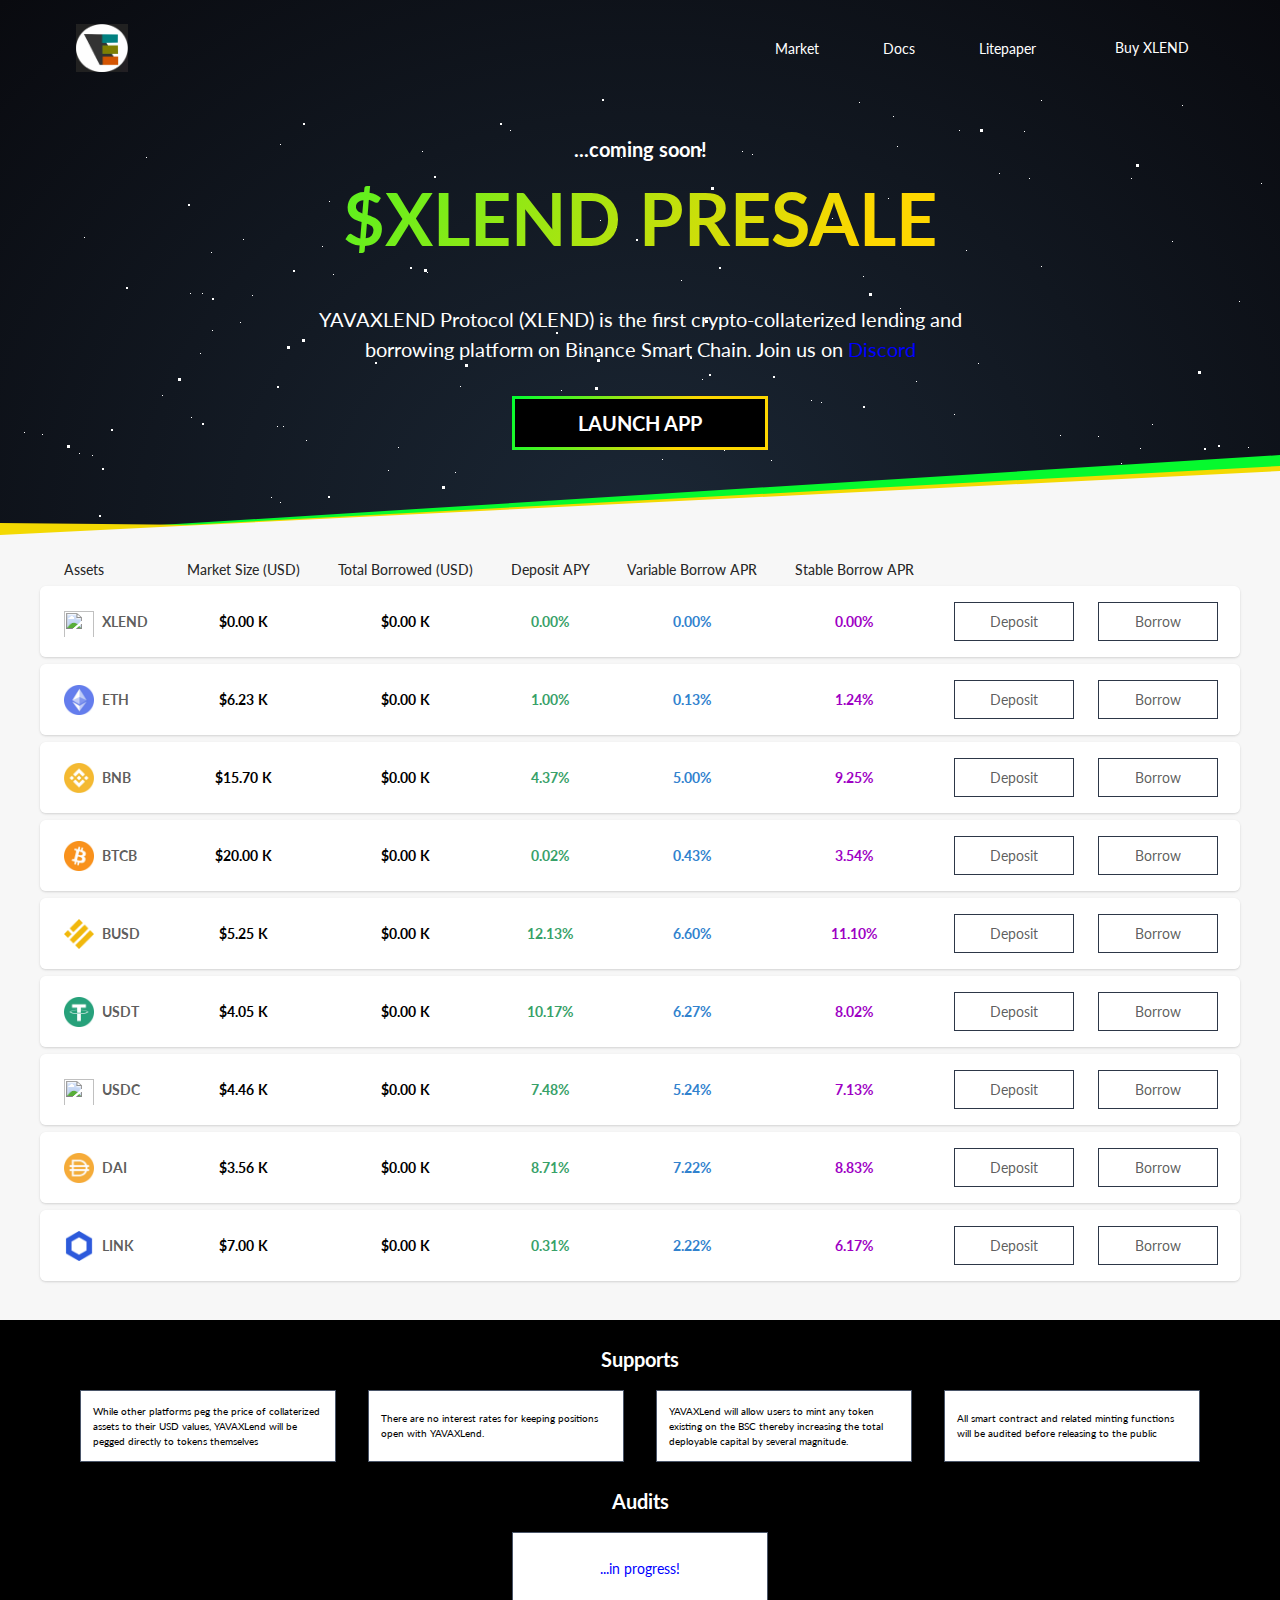
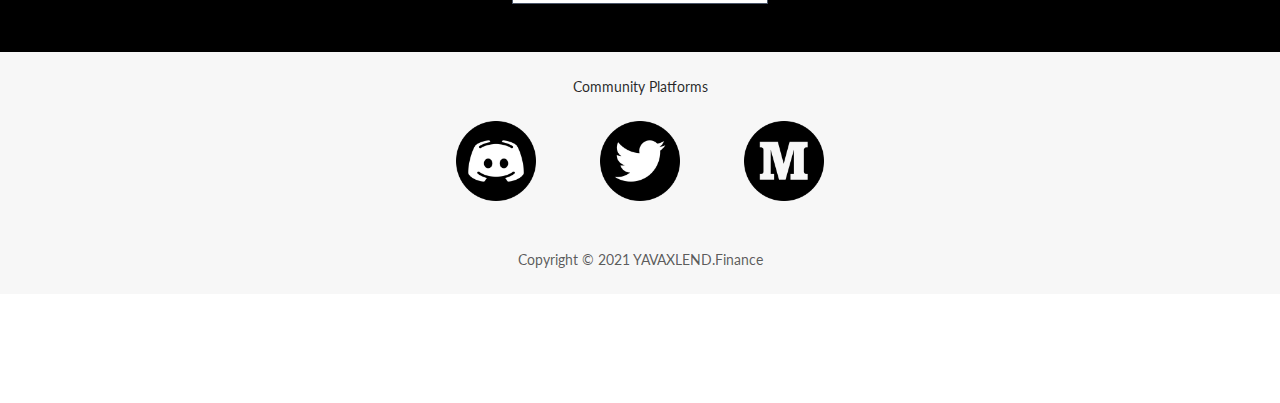
==== commit 633253dd: "Update index.html" ====
--- a/index.html
+++ b/index.html
@@ -108,7 +108,7 @@
 							<div class="py-8 text-center text-white">
 								<h1 class="text-white text-xl font-bold">...coming soon!</h1>
 								<figure class="animated-background gradient-box-green-yellow text-center clip-text text-3xl lg:text-7xl font-bold">$XLEND PRESALE</figure>
-								<p class="max-w-2xl mx-auto my-8 text-xl whitespace-pre-line">YAVAXLEND Protocol (XLEND) is a crypto-collaterized lending and borrowing platform on Binance Smart Chain.</p>
+								<p class="max-w-2xl mx-auto my-8 text-xl whitespace-pre-line">YAVAXLEND Protocol (XLEND) is the first crypto-collaterized lending and borrowing platform on Binance Smart Chain. Join us on <a href="https://discord.gg/DCYJUs9q7S" style="color:blue;">Discord</a></p>
 								<a href="#" rel="noopener noreferrer">
 									<button class="gradient-box-green-yellow animated-background focus:outline-none w-64 h-15.5 text-white uppercase font-bold text-xl" style="padding: 3px;">
 										<span class="bg-black leading-none flex items-center justify-center h-full">Launch App</span>
@@ -153,7 +153,7 @@
 															</tr>
 														</thead>
 														<tbody class="ant-table-tbody">
-															<tr class="ant-table-row ant-table-row-level-0" data-row-key=""><td class="ant-table-row-expand-icon-cell"></td><td class=""><strong class="flex items-center"><img src="files/yavaxlendlogo.webp" class="crypto-icon mr-1 xl:mr-2 inline-block text-base lg:text-3xl"><span class="text-xxs lg:text-sm">XLEND</span></strong></td><td class="" style="text-align: center;"><strong class="whitespace-no-wrap text-black flex justify-center"><span>$</span><section>0.00</section><span class="ml-1">K</span></strong></td><td class="total-borrowed" style="text-align: center;"><strong class="whitespace-no-wrap text-black flex justify-center"><span>$</span><section>0.00</section><span class="ml-1">K</span></strong></td><td class="" style="text-align: center;"><strong class="text-green-600">0.00%</strong></td><td class="" style="text-align: center;"><strong class="text-blue-600">0.00%</strong></td><td class="" style="text-align: center;"><strong class="text-9E00C4">0.00%</strong></td><td class="" style="text-align: center;"><div><div class="btn--wrap hidden w-0 md:flex md:w-full"><button class="btn--action">Deposit</button><button class="btn--action">Borrow</button></div><div class="icon--wrap"><i aria-label="icon: down" class="anticon anticon-down"><svg viewBox="64 64 896 896" data-icon="down" width="1em" height="1em" fill="currentColor" aria-hidden="true" focusable="false" class=""><path d="M884 256h-75c-5.1 0-9.9 2.5-12.9 6.6L512 654.2 227.9 262.6c-3-4.1-7.8-6.6-12.9-6.6h-75c-6.5 0-10.3 7.4-6.5 12.7l352.6 486.1c12.8 17.6 39 17.6 51.7 0l352.6-486.1c3.9-5.3.1-12.7-6.4-12.7z"></path></svg></i></div></div></td></tr><!----><tr class="ant-table-row ant-table-row-level-0" data-row-key=""><td class="ant-table-row-expand-icon-cell"></td><td class=""><strong class="flex items-center"><img src="files/eth.webp" class="crypto-icon mr-1 xl:mr-2 inline-block text-base lg:text-3xl"><span class="text-xxs lg:text-sm">ETH</span></strong></td><td class="" style="text-align: center;"><strong class="whitespace-no-wrap text-black flex justify-center"><span>$</span><section>6.23</section><span class="ml-1">K</span></strong></td><td class="total-borrowed" style="text-align: center;"><strong class="whitespace-no-wrap text-black flex justify-center"><span>$</span><section>0.00</section><span class="ml-1">K</span></strong></td><td class="" style="text-align: center;"><strong class="text-green-600">1.00%</strong></td><td class="" style="text-align: center;"><strong class="text-blue-600">0.13%</strong></td><td class="" style="text-align: center;"><strong class="text-9E00C4">1.24%</strong></td><td class="" style="text-align: center;"><div><div class="btn--wrap hidden w-0 md:flex md:w-full"><button class="btn--action">Deposit</button><button class="btn--action">Borrow</button></div><div class="icon--wrap"><i aria-label="icon: down" class="anticon anticon-down"><svg viewBox="64 64 896 896" data-icon="down" width="1em" height="1em" fill="currentColor" aria-hidden="true" focusable="false" class=""><path d="M884 256h-75c-5.1 0-9.9 2.5-12.9 6.6L512 654.2 227.9 262.6c-3-4.1-7.8-6.6-12.9-6.6h-75c-6.5 0-10.3 7.4-6.5 12.7l352.6 486.1c12.8 17.6 39 17.6 51.7 0l352.6-486.1c3.9-5.3.1-12.7-6.4-12.7z"></path></svg></i></div></div></td></tr><!----><tr class="ant-table-row ant-table-row-level-0" data-row-key="0xEeeeeEeeeEeEeeEeEeEeeEEEeeeeEeeeeeeeEEeE"><td class="ant-table-row-expand-icon-cell"></td><td class=""><strong class="flex items-center"><img src="files/bnb.webp" class="crypto-icon mr-1 xl:mr-2 inline-block text-base lg:text-3xl"><span class="text-xxs lg:text-sm">BNB</span></strong></td><td class="" style="text-align: center;"><strong class="whitespace-no-wrap text-black flex justify-center"><span>$</span><section>15.70</section><span class="ml-1">K</span></strong></td><td class="total-borrowed" style="text-align: center;"><strong class="whitespace-no-wrap text-black flex justify-center"><span>$</span><section>0.00</section><span class="ml-1">K</span></strong></td><td class="" style="text-align: center;"><strong class="text-green-600">4.37%</strong></td><td class="" style="text-align: center;"><strong class="text-blue-600">5.00%</strong></td><td class="" style="text-align: center;"><strong class="text-9E00C4">9.25%</strong></td><td class="" style="text-align: center;"><div><div class="btn--wrap hidden w-0 md:flex md:w-full"><button class="btn--action">Deposit</button><button class="btn--action">Borrow</button></div><div class="icon--wrap"><i aria-label="icon: down" class="anticon anticon-down"><svg viewBox="64 64 896 896" data-icon="down" width="1em" height="1em" fill="currentColor" aria-hidden="true" focusable="false" class=""><path d="M884 256h-75c-5.1 0-9.9 2.5-12.9 6.6L512 654.2 227.9 262.6c-3-4.1-7.8-6.6-12.9-6.6h-75c-6.5 0-10.3 7.4-6.5 12.7l352.6 486.1c12.8 17.6 39 17.6 51.7 0l352.6-486.1c3.9-5.3.1-12.7-6.4-12.7z"></path></svg></i></div></div></td></tr><!----><tr class="ant-table-row ant-table-row-level-0" data-row-key="0x7130d2A12B9BCbFAe4f2634d864A1Ee1Ce3Ead9c"><td class="ant-table-row-expand-icon-cell"></td><td class=""><strong class="flex items-center"><img src="files/btcb.webp" class="crypto-icon mr-1 xl:mr-2 inline-block text-base lg:text-3xl"><span class="text-xxs lg:text-sm">BTCB</span></strong></td><td class="" style="text-align: center;"><strong class="whitespace-no-wrap text-black flex justify-center"><span>$</span><section>20.00</section><span class="ml-1">K</span></strong></td><td class="total-borrowed" style="text-align: center;"><strong class="whitespace-no-wrap text-black flex justify-center"><span>$</span><section>0.00</section><span class="ml-1">K</span></strong></td><td class="" style="text-align: center;"><strong class="text-green-600">0.02%</strong></td><td class="" style="text-align: center;"><strong class="text-blue-600">0.43%</strong></td><td class="" style="text-align: center;"><strong class="text-9E00C4">3.54%</strong></td><td class="" style="text-align: center;"><div><div class="btn--wrap hidden w-0 md:flex md:w-full"><button class="btn--action">Deposit</button><button class="btn--action">Borrow</button></div><div class="icon--wrap"><i aria-label="icon: down" class="anticon anticon-down"><svg viewBox="64 64 896 896" data-icon="down" width="1em" height="1em" fill="currentColor" aria-hidden="true" focusable="false" class=""><path d="M884 256h-75c-5.1 0-9.9 2.5-12.9 6.6L512 654.2 227.9 262.6c-3-4.1-7.8-6.6-12.9-6.6h-75c-6.5 0-10.3 7.4-6.5 12.7l352.6 486.1c12.8 17.6 39 17.6 51.7 0l352.6-486.1c3.9-5.3.1-12.7-6.4-12.7z"></path></svg></i></div></div></td></tr><!----><tr class="ant-table-row ant-table-row-level-0" data-row-key="0xe9e7CEA3DedcA5984780Bafc599bD69ADd087D56"><td class="ant-table-row-expand-icon-cell"></td><td class=""><strong class="flex items-center"><img src="files/busd.webp" class="crypto-icon mr-1 xl:mr-2 inline-block text-base lg:text-3xl"><span class="text-xxs lg:text-sm">BUSD</span></strong></td><td class="" style="text-align: center;"><strong class="whitespace-no-wrap text-black flex justify-center"><span>$</span><section>5.25</section><span class="ml-1">K</span></strong></td><td class="total-borrowed" style="text-align: center;"><strong class="whitespace-no-wrap text-black flex justify-center"><span>$</span><section>0.00</section><span class="ml-1">K</span></strong></td><td class="" style="text-align: center;"><strong class="text-green-600">12.13%</strong></td><td class="" style="text-align: center;"><strong class="text-blue-600">6.60%</strong></td><td class="" style="text-align: center;"><strong class="text-9E00C4">11.10%</strong></td><td class="" style="text-align: center;"><div><div class="btn--wrap hidden w-0 md:flex md:w-full"><button class="btn--action">Deposit</button><button class="btn--action">Borrow</button></div><div class="icon--wrap"><i aria-label="icon: down" class="anticon anticon-down"><svg viewBox="64 64 896 896" data-icon="down" width="1em" height="1em" fill="currentColor" aria-hidden="true" focusable="false" class=""><path d="M884 256h-75c-5.1 0-9.9 2.5-12.9 6.6L512 654.2 227.9 262.6c-3-4.1-7.8-6.6-12.9-6.6h-75c-6.5 0-10.3 7.4-6.5 12.7l352.6 486.1c12.8 17.6 39 17.6 51.7 0l352.6-486.1c3.9-5.3.1-12.7-6.4-12.7z"></path></svg></i></div></div></td></tr><!----><tr class="ant-table-row ant-table-row-level-0" data-row-key="0x55d398326f99059fF775485246999027B3197955"><td class="ant-table-row-expand-icon-cell"></td><td class=""><strong class="flex items-center"><img src="files/usdt.webp" class="crypto-icon mr-1 xl:mr-2 inline-block text-base lg:text-3xl"><span class="text-xxs lg:text-sm">USDT</span></strong></td><td class="" style="text-align: center;"><strong class="whitespace-no-wrap text-black flex justify-center"><span>$</span><section>4.05</section><span class="ml-1">K</span></strong></td><td class="total-borrowed" style="text-align: center;"><strong class="whitespace-no-wrap text-black flex justify-center"><span>$</span><section>0.00</section><span class="ml-1">K</span></strong></td><td class="" style="text-align: center;"><strong class="text-green-600">10.17%</strong></td><td class="" style="text-align: center;"><strong class="text-blue-600">6.27%</strong></td><td class="" style="text-align: center;"><strong class="text-9E00C4">8.02%</strong></td><td class="" style="text-align: center;"><div><div class="btn--wrap hidden w-0 md:flex md:w-full"><button class="btn--action">Deposit</button><button class="btn--action">Borrow</button></div><div class="icon--wrap"><i aria-label="icon: down" class="anticon anticon-down"><svg viewBox="64 64 896 896" data-icon="down" width="1em" height="1em" fill="currentColor" aria-hidden="true" focusable="false" class=""><path d="M884 256h-75c-5.1 0-9.9 2.5-12.9 6.6L512 654.2 227.9 262.6c-3-4.1-7.8-6.6-12.9-6.6h-75c-6.5 0-10.3 7.4-6.5 12.7l352.6 486.1c12.8 17.6 39 17.6 51.7 0l352.6-486.1c3.9-5.3.1-12.7-6.4-12.7z"></path></svg></i></div></div></td></tr><!----><tr class="ant-table-row ant-table-row-level-0" data-row-key="0x8AC76a51cc950d9822D68b83fE1Ad97B32Cd580d"><td class="ant-table-row-expand-icon-cell"></td><td class=""><strong class="flex items-center"><img src="files/usdc.webp" class="crypto-icon mr-1 xl:mr-2 inline-block text-base lg:text-3xl"><span class="text-xxs lg:text-sm">USDC</span></strong></td><td class="" style="text-align: center;"><strong class="whitespace-no-wrap text-black flex justify-center"><span>$</span><section>4.46</section><span class="ml-1">K</span></strong></td><td class="total-borrowed" style="text-align: center;"><strong class="whitespace-no-wrap text-black flex justify-center"><span>$</span><section>0.00</section><span class="ml-1">K</span></strong></td><td class="" style="text-align: center;"><strong class="text-green-600">7.48%</strong></td><td class="" style="text-align: center;"><strong class="text-blue-600">5.24%</strong></td><td class="" style="text-align: center;"><strong class="text-9E00C4">7.13%</strong></td><td class="" style="text-align: center;"><div><div class="btn--wrap hidden w-0 md:flex md:w-full"><button class="btn--action">Deposit</button><button class="btn--action">Borrow</button></div><div class="icon--wrap"><i aria-label="icon: down" class="anticon anticon-down"><svg viewBox="64 64 896 896" data-icon="down" width="1em" height="1em" fill="currentColor" aria-hidden="true" focusable="false" class=""><path d="M884 256h-75c-5.1 0-9.9 2.5-12.9 6.6L512 654.2 227.9 262.6c-3-4.1-7.8-6.6-12.9-6.6h-75c-6.5 0-10.3 7.4-6.5 12.7l352.6 486.1c12.8 17.6 39 17.6 51.7 0l352.6-486.1c3.9-5.3.1-12.7-6.4-12.7z"></path></svg></i></div></div></td></tr><!----><tr class="ant-table-row ant-table-row-level-0" data-row-key="0x1AF3F329e8BE154074D8769D1FFa4eE058B1DBc3"><td class="ant-table-row-expand-icon-cell"></td><td class=""><strong class="flex items-center"><img src="files/dai.webp" class="crypto-icon mr-1 xl:mr-2 inline-block text-base lg:text-3xl"><span class="text-xxs lg:text-sm">DAI</span></strong></td><td class="" style="text-align: center;"><strong class="whitespace-no-wrap text-black flex justify-center"><span>$</span><section>3.56</section><span class="ml-1">K</span></strong></td><td class="total-borrowed" style="text-align: center;"><strong class="whitespace-no-wrap text-black flex justify-center"><span>$</span><section>0.00</section><span class="ml-1">K</span></strong></td><td class="" style="text-align: center;"><strong class="text-green-600">8.71%</strong></td><td class="" style="text-align: center;"><strong class="text-blue-600">7.22%</strong></td><td class="" style="text-align: center;"><strong class="text-9E00C4">8.83%</strong></td><td class="" style="text-align: center;"><div><div class="btn--wrap hidden w-0 md:flex md:w-full"><button class="btn--action">Deposit</button><button class="btn--action">Borrow</button></div><div class="icon--wrap"><i aria-label="icon: down" class="anticon anticon-down"><svg viewBox="64 64 896 896" data-icon="down" width="1em" height="1em" fill="currentColor" aria-hidden="true" focusable="false" class=""><path d="M884 256h-75c-5.1 0-9.9 2.5-12.9 6.6L512 654.2 227.9 262.6c-3-4.1-7.8-6.6-12.9-6.6h-75c-6.5 0-10.3 7.4-6.5 12.7l352.6 486.1c12.8 17.6 39 17.6 51.7 0l352.6-486.1c3.9-5.3.1-12.7-6.4-12.7z"></path></svg></i></div></div></td></tr><!----><tr class="ant-table-row ant-table-row-level-0" data-row-key="0xF8A0BF9cF54Bb92F17374d9e9A321E6a111a51bD"><td class="ant-table-row-expand-icon-cell"></td><td class=""><strong class="flex items-center"><img src="files/link.webp" class="crypto-icon mr-1 xl:mr-2 inline-block text-base lg:text-3xl"><span class="text-xxs lg:text-sm">LINK</span></strong></td><td class="" style="text-align: center;"><strong class="whitespace-no-wrap text-black flex justify-center"><span>$</span><section>7.00</section><span class="ml-1">K</span></strong></td><td class="total-borrowed" style="text-align: center;"><strong class="whitespace-no-wrap text-black flex justify-center"><span>$</span><section>0.00</section><span class="ml-1">K</span></strong></td><td class="" style="text-align: center;"><strong class="text-green-600">0.31%</strong></td><td class="" style="text-align: center;"><strong class="text-blue-600">2.22%</strong></td><td class="" style="text-align: center;"><strong class="text-9E00C4">6.17%</strong></td><td class="" style="text-align: center;"><div><div class="btn--wrap hidden w-0 md:flex md:w-full"><button class="btn--action">Deposit</button><button class="btn--action">Borrow</button></div><div class="icon--wrap"><i aria-label="icon: down" class="anticon anticon-down"><svg viewBox="64 64 896 896" data-icon="down" width="1em" height="1em" fill="currentColor" aria-hidden="true" focusable="false" class=""><path d="M884 256h-75c-5.1 0-9.9 2.5-12.9 6.6L512 654.2 227.9 262.6c-3-4.1-7.8-6.6-12.9-6.6h-75c-6.5 0-10.3 7.4-6.5 12.7l352.6 486.1c12.8 17.6 39 17.6 51.7 0l352.6-486.1c3.9-5.3.1-12.7-6.4-12.7z"></path></svg></i></div></div></td></tr><!---->
+															<tr class="ant-table-row ant-table-row-level-0" data-row-key=""><td class="ant-table-row-expand-icon-cell"></td><td class=""><strong class="flex items-center"><img src="files/yavaxlend.webp" class="crypto-icon mr-1 xl:mr-2 inline-block text-base lg:text-3xl"><span class="text-xxs lg:text-sm">XLEND</span></strong></td><td class="" style="text-align: center;"><strong class="whitespace-no-wrap text-black flex justify-center"><span>$</span><section>0.00</section><span class="ml-1">K</span></strong></td><td class="total-borrowed" style="text-align: center;"><strong class="whitespace-no-wrap text-black flex justify-center"><span>$</span><section>0.00</section><span class="ml-1">K</span></strong></td><td class="" style="text-align: center;"><strong class="text-green-600">0.00%</strong></td><td class="" style="text-align: center;"><strong class="text-blue-600">0.00%</strong></td><td class="" style="text-align: center;"><strong class="text-9E00C4">0.00%</strong></td><td class="" style="text-align: center;"><div><div class="btn--wrap hidden w-0 md:flex md:w-full"><button class="btn--action">Deposit</button><button class="btn--action">Borrow</button></div><div class="icon--wrap"><i aria-label="icon: down" class="anticon anticon-down"><svg viewBox="64 64 896 896" data-icon="down" width="1em" height="1em" fill="currentColor" aria-hidden="true" focusable="false" class=""><path d="M884 256h-75c-5.1 0-9.9 2.5-12.9 6.6L512 654.2 227.9 262.6c-3-4.1-7.8-6.6-12.9-6.6h-75c-6.5 0-10.3 7.4-6.5 12.7l352.6 486.1c12.8 17.6 39 17.6 51.7 0l352.6-486.1c3.9-5.3.1-12.7-6.4-12.7z"></path></svg></i></div></div></td></tr><!----><tr class="ant-table-row ant-table-row-level-0" data-row-key=""><td class="ant-table-row-expand-icon-cell"></td><td class=""><strong class="flex items-center"><img src="files/eth.webp" class="crypto-icon mr-1 xl:mr-2 inline-block text-base lg:text-3xl"><span class="text-xxs lg:text-sm">ETH</span></strong></td><td class="" style="text-align: center;"><strong class="whitespace-no-wrap text-black flex justify-center"><span>$</span><section>6.23</section><span class="ml-1">K</span></strong></td><td class="total-borrowed" style="text-align: center;"><strong class="whitespace-no-wrap text-black flex justify-center"><span>$</span><section>0.00</section><span class="ml-1">K</span></strong></td><td class="" style="text-align: center;"><strong class="text-green-600">1.00%</strong></td><td class="" style="text-align: center;"><strong class="text-blue-600">0.13%</strong></td><td class="" style="text-align: center;"><strong class="text-9E00C4">1.24%</strong></td><td class="" style="text-align: center;"><div><div class="btn--wrap hidden w-0 md:flex md:w-full"><button class="btn--action">Deposit</button><button class="btn--action">Borrow</button></div><div class="icon--wrap"><i aria-label="icon: down" class="anticon anticon-down"><svg viewBox="64 64 896 896" data-icon="down" width="1em" height="1em" fill="currentColor" aria-hidden="true" focusable="false" class=""><path d="M884 256h-75c-5.1 0-9.9 2.5-12.9 6.6L512 654.2 227.9 262.6c-3-4.1-7.8-6.6-12.9-6.6h-75c-6.5 0-10.3 7.4-6.5 12.7l352.6 486.1c12.8 17.6 39 17.6 51.7 0l352.6-486.1c3.9-5.3.1-12.7-6.4-12.7z"></path></svg></i></div></div></td></tr><!----><tr class="ant-table-row ant-table-row-level-0" data-row-key="0xEeeeeEeeeEeEeeEeEeEeeEEEeeeeEeeeeeeeEEeE"><td class="ant-table-row-expand-icon-cell"></td><td class=""><strong class="flex items-center"><img src="files/bnb.webp" class="crypto-icon mr-1 xl:mr-2 inline-block text-base lg:text-3xl"><span class="text-xxs lg:text-sm">BNB</span></strong></td><td class="" style="text-align: center;"><strong class="whitespace-no-wrap text-black flex justify-center"><span>$</span><section>15.70</section><span class="ml-1">K</span></strong></td><td class="total-borrowed" style="text-align: center;"><strong class="whitespace-no-wrap text-black flex justify-center"><span>$</span><section>0.00</section><span class="ml-1">K</span></strong></td><td class="" style="text-align: center;"><strong class="text-green-600">4.37%</strong></td><td class="" style="text-align: center;"><strong class="text-blue-600">5.00%</strong></td><td class="" style="text-align: center;"><strong class="text-9E00C4">9.25%</strong></td><td class="" style="text-align: center;"><div><div class="btn--wrap hidden w-0 md:flex md:w-full"><button class="btn--action">Deposit</button><button class="btn--action">Borrow</button></div><div class="icon--wrap"><i aria-label="icon: down" class="anticon anticon-down"><svg viewBox="64 64 896 896" data-icon="down" width="1em" height="1em" fill="currentColor" aria-hidden="true" focusable="false" class=""><path d="M884 256h-75c-5.1 0-9.9 2.5-12.9 6.6L512 654.2 227.9 262.6c-3-4.1-7.8-6.6-12.9-6.6h-75c-6.5 0-10.3 7.4-6.5 12.7l352.6 486.1c12.8 17.6 39 17.6 51.7 0l352.6-486.1c3.9-5.3.1-12.7-6.4-12.7z"></path></svg></i></div></div></td></tr><!----><tr class="ant-table-row ant-table-row-level-0" data-row-key="0x7130d2A12B9BCbFAe4f2634d864A1Ee1Ce3Ead9c"><td class="ant-table-row-expand-icon-cell"></td><td class=""><strong class="flex items-center"><img src="files/btcb.webp" class="crypto-icon mr-1 xl:mr-2 inline-block text-base lg:text-3xl"><span class="text-xxs lg:text-sm">BTCB</span></strong></td><td class="" style="text-align: center;"><strong class="whitespace-no-wrap text-black flex justify-center"><span>$</span><section>20.00</section><span class="ml-1">K</span></strong></td><td class="total-borrowed" style="text-align: center;"><strong class="whitespace-no-wrap text-black flex justify-center"><span>$</span><section>0.00</section><span class="ml-1">K</span></strong></td><td class="" style="text-align: center;"><strong class="text-green-600">0.02%</strong></td><td class="" style="text-align: center;"><strong class="text-blue-600">0.43%</strong></td><td class="" style="text-align: center;"><strong class="text-9E00C4">3.54%</strong></td><td class="" style="text-align: center;"><div><div class="btn--wrap hidden w-0 md:flex md:w-full"><button class="btn--action">Deposit</button><button class="btn--action">Borrow</button></div><div class="icon--wrap"><i aria-label="icon: down" class="anticon anticon-down"><svg viewBox="64 64 896 896" data-icon="down" width="1em" height="1em" fill="currentColor" aria-hidden="true" focusable="false" class=""><path d="M884 256h-75c-5.1 0-9.9 2.5-12.9 6.6L512 654.2 227.9 262.6c-3-4.1-7.8-6.6-12.9-6.6h-75c-6.5 0-10.3 7.4-6.5 12.7l352.6 486.1c12.8 17.6 39 17.6 51.7 0l352.6-486.1c3.9-5.3.1-12.7-6.4-12.7z"></path></svg></i></div></div></td></tr><!----><tr class="ant-table-row ant-table-row-level-0" data-row-key="0xe9e7CEA3DedcA5984780Bafc599bD69ADd087D56"><td class="ant-table-row-expand-icon-cell"></td><td class=""><strong class="flex items-center"><img src="files/busd.webp" class="crypto-icon mr-1 xl:mr-2 inline-block text-base lg:text-3xl"><span class="text-xxs lg:text-sm">BUSD</span></strong></td><td class="" style="text-align: center;"><strong class="whitespace-no-wrap text-black flex justify-center"><span>$</span><section>5.25</section><span class="ml-1">K</span></strong></td><td class="total-borrowed" style="text-align: center;"><strong class="whitespace-no-wrap text-black flex justify-center"><span>$</span><section>0.00</section><span class="ml-1">K</span></strong></td><td class="" style="text-align: center;"><strong class="text-green-600">12.13%</strong></td><td class="" style="text-align: center;"><strong class="text-blue-600">6.60%</strong></td><td class="" style="text-align: center;"><strong class="text-9E00C4">11.10%</strong></td><td class="" style="text-align: center;"><div><div class="btn--wrap hidden w-0 md:flex md:w-full"><button class="btn--action">Deposit</button><button class="btn--action">Borrow</button></div><div class="icon--wrap"><i aria-label="icon: down" class="anticon anticon-down"><svg viewBox="64 64 896 896" data-icon="down" width="1em" height="1em" fill="currentColor" aria-hidden="true" focusable="false" class=""><path d="M884 256h-75c-5.1 0-9.9 2.5-12.9 6.6L512 654.2 227.9 262.6c-3-4.1-7.8-6.6-12.9-6.6h-75c-6.5 0-10.3 7.4-6.5 12.7l352.6 486.1c12.8 17.6 39 17.6 51.7 0l352.6-486.1c3.9-5.3.1-12.7-6.4-12.7z"></path></svg></i></div></div></td></tr><!----><tr class="ant-table-row ant-table-row-level-0" data-row-key="0x55d398326f99059fF775485246999027B3197955"><td class="ant-table-row-expand-icon-cell"></td><td class=""><strong class="flex items-center"><img src="files/usdt.webp" class="crypto-icon mr-1 xl:mr-2 inline-block text-base lg:text-3xl"><span class="text-xxs lg:text-sm">USDT</span></strong></td><td class="" style="text-align: center;"><strong class="whitespace-no-wrap text-black flex justify-center"><span>$</span><section>4.05</section><span class="ml-1">K</span></strong></td><td class="total-borrowed" style="text-align: center;"><strong class="whitespace-no-wrap text-black flex justify-center"><span>$</span><section>0.00</section><span class="ml-1">K</span></strong></td><td class="" style="text-align: center;"><strong class="text-green-600">10.17%</strong></td><td class="" style="text-align: center;"><strong class="text-blue-600">6.27%</strong></td><td class="" style="text-align: center;"><strong class="text-9E00C4">8.02%</strong></td><td class="" style="text-align: center;"><div><div class="btn--wrap hidden w-0 md:flex md:w-full"><button class="btn--action">Deposit</button><button class="btn--action">Borrow</button></div><div class="icon--wrap"><i aria-label="icon: down" class="anticon anticon-down"><svg viewBox="64 64 896 896" data-icon="down" width="1em" height="1em" fill="currentColor" aria-hidden="true" focusable="false" class=""><path d="M884 256h-75c-5.1 0-9.9 2.5-12.9 6.6L512 654.2 227.9 262.6c-3-4.1-7.8-6.6-12.9-6.6h-75c-6.5 0-10.3 7.4-6.5 12.7l352.6 486.1c12.8 17.6 39 17.6 51.7 0l352.6-486.1c3.9-5.3.1-12.7-6.4-12.7z"></path></svg></i></div></div></td></tr><!----><tr class="ant-table-row ant-table-row-level-0" data-row-key="0x8AC76a51cc950d9822D68b83fE1Ad97B32Cd580d"><td class="ant-table-row-expand-icon-cell"></td><td class=""><strong class="flex items-center"><img src="files/usdc.webp" class="crypto-icon mr-1 xl:mr-2 inline-block text-base lg:text-3xl"><span class="text-xxs lg:text-sm">USDC</span></strong></td><td class="" style="text-align: center;"><strong class="whitespace-no-wrap text-black flex justify-center"><span>$</span><section>4.46</section><span class="ml-1">K</span></strong></td><td class="total-borrowed" style="text-align: center;"><strong class="whitespace-no-wrap text-black flex justify-center"><span>$</span><section>0.00</section><span class="ml-1">K</span></strong></td><td class="" style="text-align: center;"><strong class="text-green-600">7.48%</strong></td><td class="" style="text-align: center;"><strong class="text-blue-600">5.24%</strong></td><td class="" style="text-align: center;"><strong class="text-9E00C4">7.13%</strong></td><td class="" style="text-align: center;"><div><div class="btn--wrap hidden w-0 md:flex md:w-full"><button class="btn--action">Deposit</button><button class="btn--action">Borrow</button></div><div class="icon--wrap"><i aria-label="icon: down" class="anticon anticon-down"><svg viewBox="64 64 896 896" data-icon="down" width="1em" height="1em" fill="currentColor" aria-hidden="true" focusable="false" class=""><path d="M884 256h-75c-5.1 0-9.9 2.5-12.9 6.6L512 654.2 227.9 262.6c-3-4.1-7.8-6.6-12.9-6.6h-75c-6.5 0-10.3 7.4-6.5 12.7l352.6 486.1c12.8 17.6 39 17.6 51.7 0l352.6-486.1c3.9-5.3.1-12.7-6.4-12.7z"></path></svg></i></div></div></td></tr><!----><tr class="ant-table-row ant-table-row-level-0" data-row-key="0x1AF3F329e8BE154074D8769D1FFa4eE058B1DBc3"><td class="ant-table-row-expand-icon-cell"></td><td class=""><strong class="flex items-center"><img src="files/dai.webp" class="crypto-icon mr-1 xl:mr-2 inline-block text-base lg:text-3xl"><span class="text-xxs lg:text-sm">DAI</span></strong></td><td class="" style="text-align: center;"><strong class="whitespace-no-wrap text-black flex justify-center"><span>$</span><section>3.56</section><span class="ml-1">K</span></strong></td><td class="total-borrowed" style="text-align: center;"><strong class="whitespace-no-wrap text-black flex justify-center"><span>$</span><section>0.00</section><span class="ml-1">K</span></strong></td><td class="" style="text-align: center;"><strong class="text-green-600">8.71%</strong></td><td class="" style="text-align: center;"><strong class="text-blue-600">7.22%</strong></td><td class="" style="text-align: center;"><strong class="text-9E00C4">8.83%</strong></td><td class="" style="text-align: center;"><div><div class="btn--wrap hidden w-0 md:flex md:w-full"><button class="btn--action">Deposit</button><button class="btn--action">Borrow</button></div><div class="icon--wrap"><i aria-label="icon: down" class="anticon anticon-down"><svg viewBox="64 64 896 896" data-icon="down" width="1em" height="1em" fill="currentColor" aria-hidden="true" focusable="false" class=""><path d="M884 256h-75c-5.1 0-9.9 2.5-12.9 6.6L512 654.2 227.9 262.6c-3-4.1-7.8-6.6-12.9-6.6h-75c-6.5 0-10.3 7.4-6.5 12.7l352.6 486.1c12.8 17.6 39 17.6 51.7 0l352.6-486.1c3.9-5.3.1-12.7-6.4-12.7z"></path></svg></i></div></div></td></tr><!----><tr class="ant-table-row ant-table-row-level-0" data-row-key="0xF8A0BF9cF54Bb92F17374d9e9A321E6a111a51bD"><td class="ant-table-row-expand-icon-cell"></td><td class=""><strong class="flex items-center"><img src="files/link.webp" class="crypto-icon mr-1 xl:mr-2 inline-block text-base lg:text-3xl"><span class="text-xxs lg:text-sm">LINK</span></strong></td><td class="" style="text-align: center;"><strong class="whitespace-no-wrap text-black flex justify-center"><span>$</span><section>7.00</section><span class="ml-1">K</span></strong></td><td class="total-borrowed" style="text-align: center;"><strong class="whitespace-no-wrap text-black flex justify-center"><span>$</span><section>0.00</section><span class="ml-1">K</span></strong></td><td class="" style="text-align: center;"><strong class="text-green-600">0.31%</strong></td><td class="" style="text-align: center;"><strong class="text-blue-600">2.22%</strong></td><td class="" style="text-align: center;"><strong class="text-9E00C4">6.17%</strong></td><td class="" style="text-align: center;"><div><div class="btn--wrap hidden w-0 md:flex md:w-full"><button class="btn--action">Deposit</button><button class="btn--action">Borrow</button></div><div class="icon--wrap"><i aria-label="icon: down" class="anticon anticon-down"><svg viewBox="64 64 896 896" data-icon="down" width="1em" height="1em" fill="currentColor" aria-hidden="true" focusable="false" class=""><path d="M884 256h-75c-5.1 0-9.9 2.5-12.9 6.6L512 654.2 227.9 262.6c-3-4.1-7.8-6.6-12.9-6.6h-75c-6.5 0-10.3 7.4-6.5 12.7l352.6 486.1c12.8 17.6 39 17.6 51.7 0l352.6-486.1c3.9-5.3.1-12.7-6.4-12.7z"></path></svg></i></div></div></td></tr><!---->
 														</tbody>
 													</table>
 												</div>
@@ -170,14 +170,20 @@
 				<div class="fixed-container">
 					<h1 class="landing-partner__title">Supports</h1>
 					<ul class="partner-list">
-						<li><a href="#" target="_blank" rel="noopener noreferrer"><img src="files/pancake.webp" alt="PancakeSwap"></a></li>
-						<li><a href="#" target="_blank" rel="noopener noreferrer"><img src="files/alpaca.webp" alt="Alpaca Finance"></a></li>
+						<li  style="color:#000; font-size:10px;"><a href="#" target="_blank" rel="noopener noreferrer" class="bg-sidebar"><img src="files/lab4.svg" alt="">While other platforms peg the price of collaterized assets to their USD values, YAVAXLend will be pegged directly to tokens themselves</a>
+						</li>
+						<li  style="color:#000; font-size:10px;"><a href="#" target="_blank" rel="noopener noreferrer" class="bg-sidebar"><img src="files/lab3.svg" alt="">There are no interest rates for keeping positions open with YAVAXLend.</a>
+						</li>
+						<li  style="color:#000; font-size:10px;"><a href="#" target="_blank" rel="noopener noreferrer" class="bg-sidebar"><img src="files/lab7.svg" alt="">YAVAXLend will allow users to mint any token existing on the BSC thereby increasing the total deployable capital by several magnitude.</a>
+						</li>
+						<li  style="color:#000; font-size:10px;"><a href="#" target="_blank" rel="noopener noreferrer" class="bg-sidebar"><img src="files/lab2.svg" alt="">All smart contract and related minting functions will be audited before releasing to the public</a>
+						</li>
 					</ul>
 				</div>
 				<div class="fixed-container">
 					<h1 class="landing-partner__title">Audits</h1>
 					<ul class="partner-list">
-						<li><a href="#" target="_blank" rel="noopener noreferrer"><img src="" alt="">Comimg soon</a></li>
+						<li style="color:blue;"><a href="#" target="_blank" rel="noopener noreferrer"><img src="" alt="">...in progress!</a></li>
 					</ul>
 				</div>
 			</section>
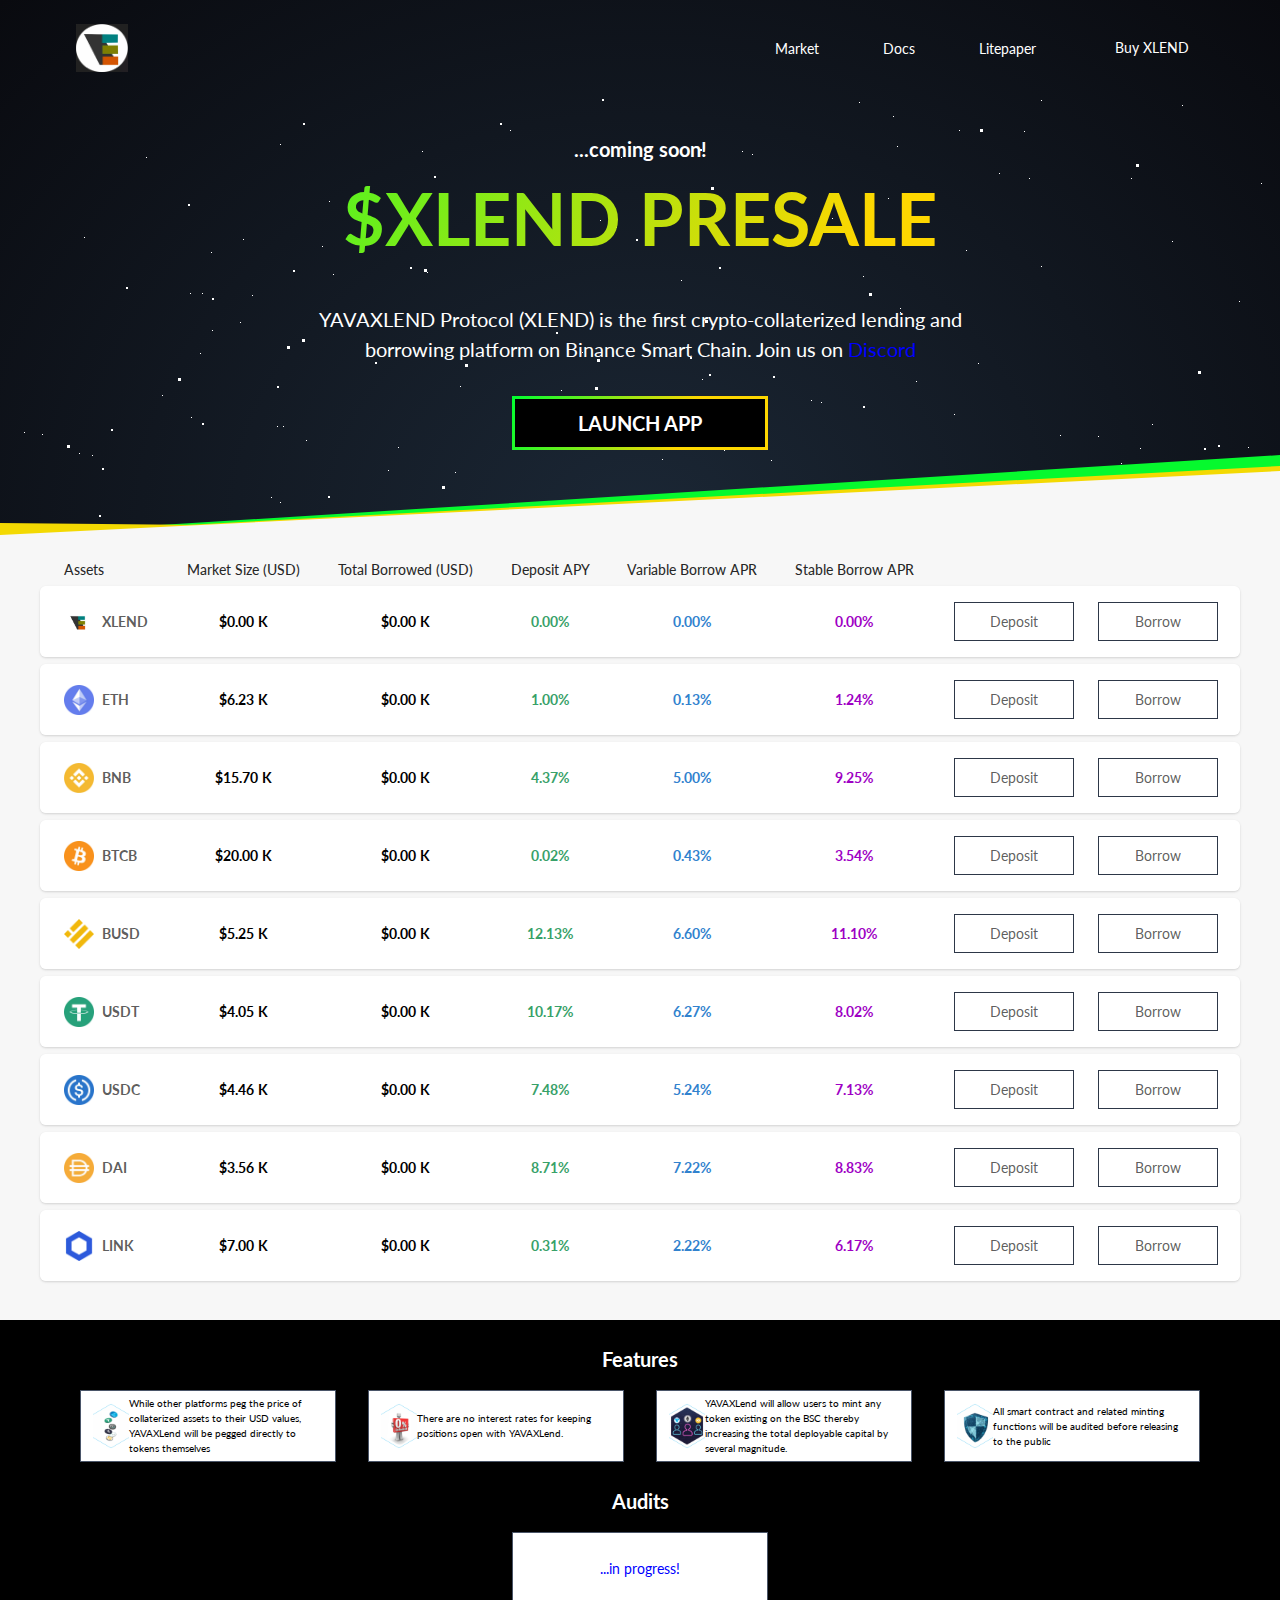
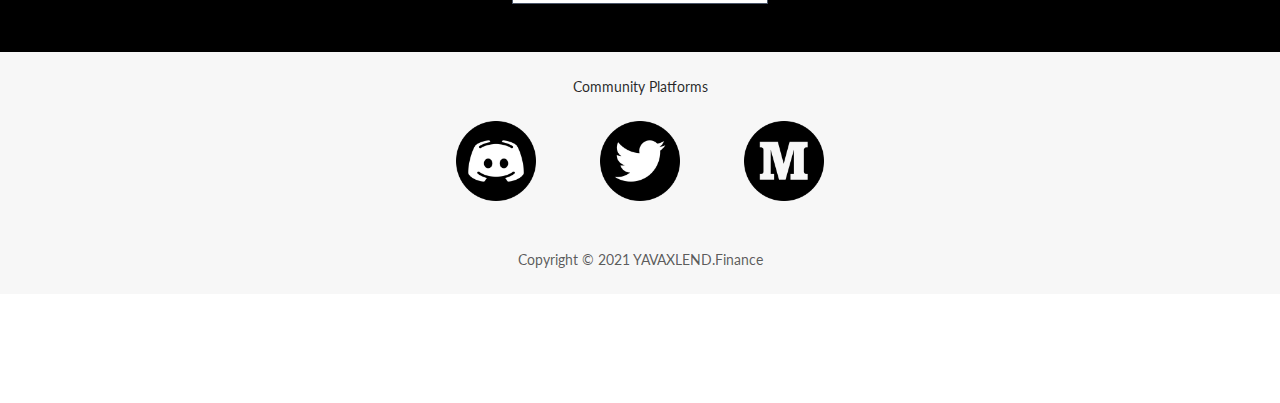
==== commit adb76fd2: "Update index.html" ====
--- a/index.html
+++ b/index.html
@@ -168,7 +168,7 @@
 			</section>
 			<section class="landing-partner">
 				<div class="fixed-container">
-					<h1 class="landing-partner__title">Supports</h1>
+					<h1 class="landing-partner__title">Features</h1>
 					<ul class="partner-list">
 						<li  style="color:#000; font-size:10px;"><a href="#" target="_blank" rel="noopener noreferrer" class="bg-sidebar"><img src="files/lab4.svg" alt="">While other platforms peg the price of collaterized assets to their USD values, YAVAXLend will be pegged directly to tokens themselves</a>
 						</li>
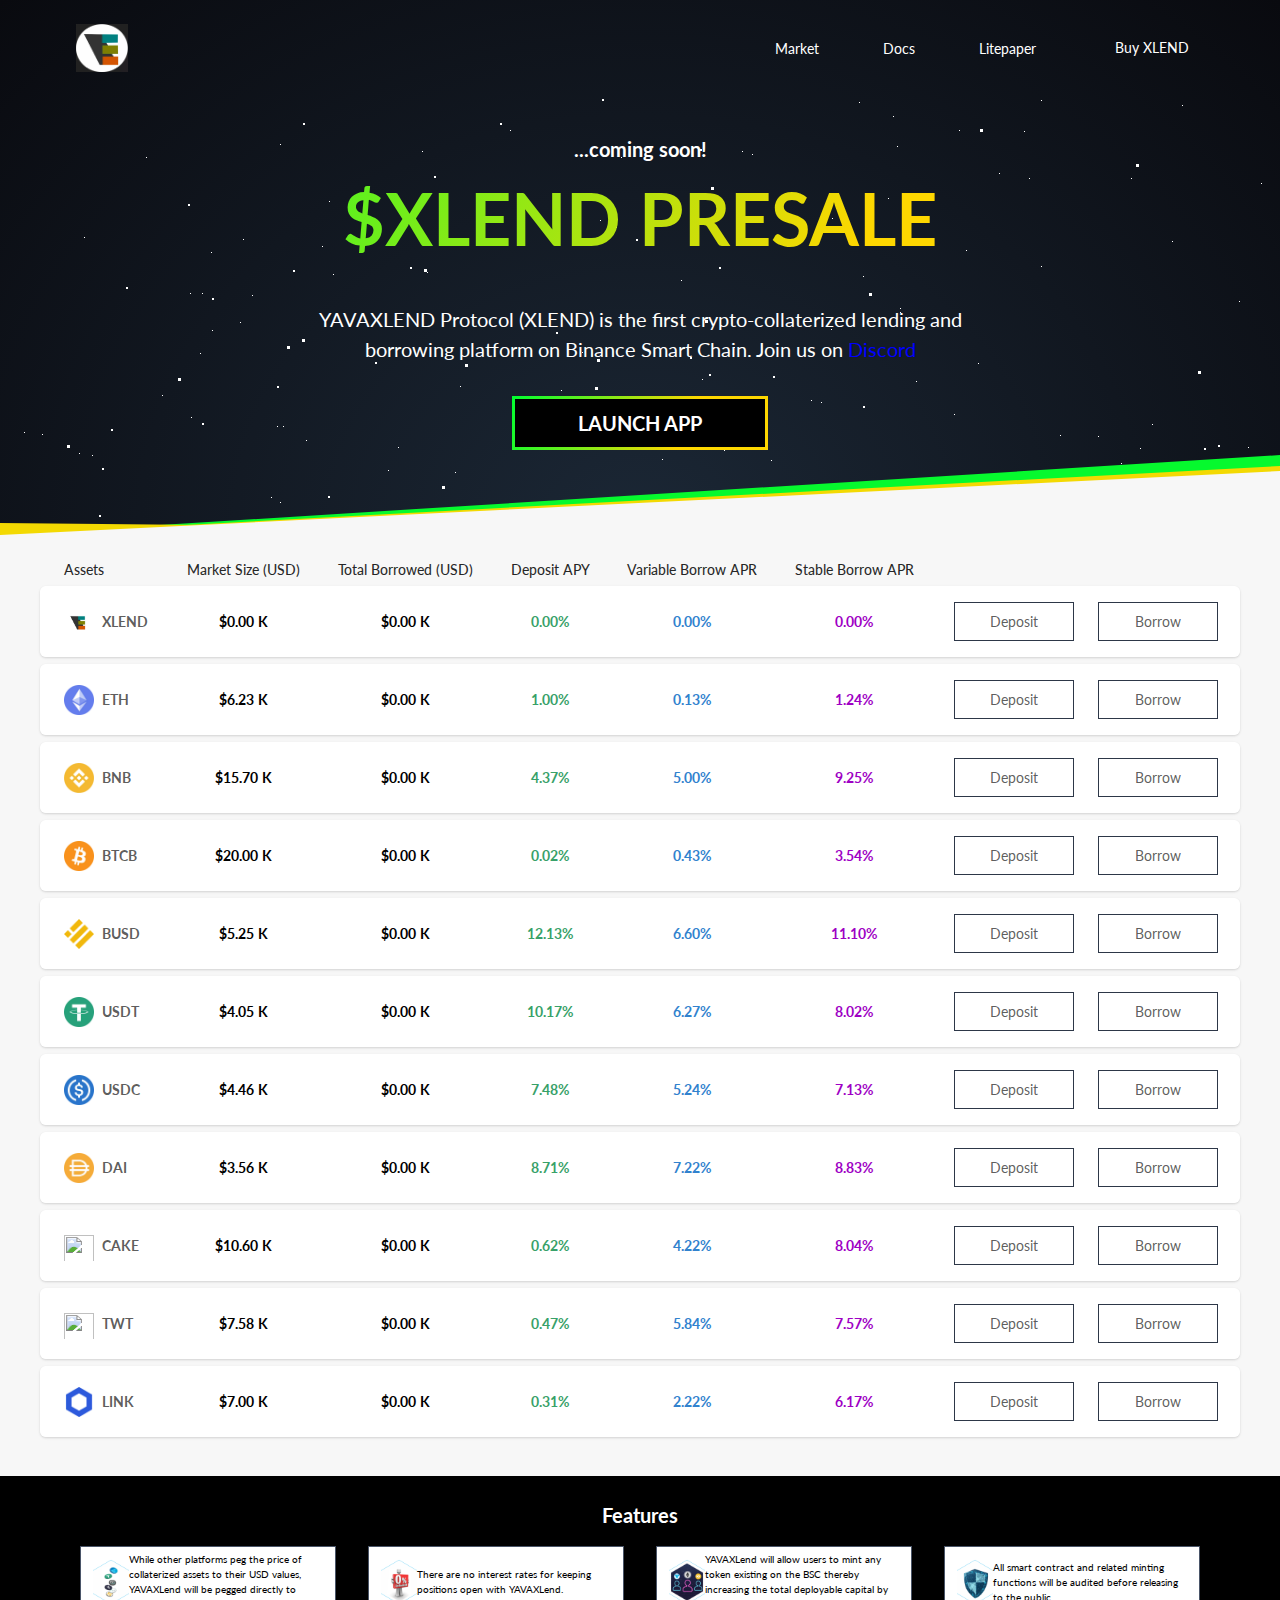
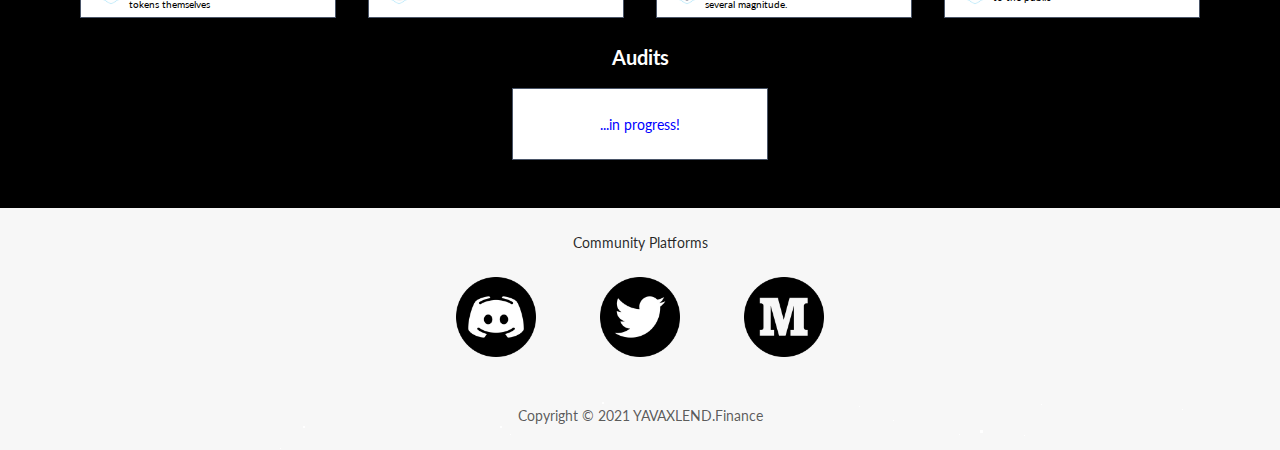
==== commit aa52a13d: "Update index.html" ====
--- a/index.html
+++ b/index.html
@@ -153,7 +153,7 @@
 															</tr>
 														</thead>
 														<tbody class="ant-table-tbody">
-															<tr class="ant-table-row ant-table-row-level-0" data-row-key=""><td class="ant-table-row-expand-icon-cell"></td><td class=""><strong class="flex items-center"><img src="files/yavaxlend.webp" class="crypto-icon mr-1 xl:mr-2 inline-block text-base lg:text-3xl"><span class="text-xxs lg:text-sm">XLEND</span></strong></td><td class="" style="text-align: center;"><strong class="whitespace-no-wrap text-black flex justify-center"><span>$</span><section>0.00</section><span class="ml-1">K</span></strong></td><td class="total-borrowed" style="text-align: center;"><strong class="whitespace-no-wrap text-black flex justify-center"><span>$</span><section>0.00</section><span class="ml-1">K</span></strong></td><td class="" style="text-align: center;"><strong class="text-green-600">0.00%</strong></td><td class="" style="text-align: center;"><strong class="text-blue-600">0.00%</strong></td><td class="" style="text-align: center;"><strong class="text-9E00C4">0.00%</strong></td><td class="" style="text-align: center;"><div><div class="btn--wrap hidden w-0 md:flex md:w-full"><button class="btn--action">Deposit</button><button class="btn--action">Borrow</button></div><div class="icon--wrap"><i aria-label="icon: down" class="anticon anticon-down"><svg viewBox="64 64 896 896" data-icon="down" width="1em" height="1em" fill="currentColor" aria-hidden="true" focusable="false" class=""><path d="M884 256h-75c-5.1 0-9.9 2.5-12.9 6.6L512 654.2 227.9 262.6c-3-4.1-7.8-6.6-12.9-6.6h-75c-6.5 0-10.3 7.4-6.5 12.7l352.6 486.1c12.8 17.6 39 17.6 51.7 0l352.6-486.1c3.9-5.3.1-12.7-6.4-12.7z"></path></svg></i></div></div></td></tr><!----><tr class="ant-table-row ant-table-row-level-0" data-row-key=""><td class="ant-table-row-expand-icon-cell"></td><td class=""><strong class="flex items-center"><img src="files/eth.webp" class="crypto-icon mr-1 xl:mr-2 inline-block text-base lg:text-3xl"><span class="text-xxs lg:text-sm">ETH</span></strong></td><td class="" style="text-align: center;"><strong class="whitespace-no-wrap text-black flex justify-center"><span>$</span><section>6.23</section><span class="ml-1">K</span></strong></td><td class="total-borrowed" style="text-align: center;"><strong class="whitespace-no-wrap text-black flex justify-center"><span>$</span><section>0.00</section><span class="ml-1">K</span></strong></td><td class="" style="text-align: center;"><strong class="text-green-600">1.00%</strong></td><td class="" style="text-align: center;"><strong class="text-blue-600">0.13%</strong></td><td class="" style="text-align: center;"><strong class="text-9E00C4">1.24%</strong></td><td class="" style="text-align: center;"><div><div class="btn--wrap hidden w-0 md:flex md:w-full"><button class="btn--action">Deposit</button><button class="btn--action">Borrow</button></div><div class="icon--wrap"><i aria-label="icon: down" class="anticon anticon-down"><svg viewBox="64 64 896 896" data-icon="down" width="1em" height="1em" fill="currentColor" aria-hidden="true" focusable="false" class=""><path d="M884 256h-75c-5.1 0-9.9 2.5-12.9 6.6L512 654.2 227.9 262.6c-3-4.1-7.8-6.6-12.9-6.6h-75c-6.5 0-10.3 7.4-6.5 12.7l352.6 486.1c12.8 17.6 39 17.6 51.7 0l352.6-486.1c3.9-5.3.1-12.7-6.4-12.7z"></path></svg></i></div></div></td></tr><!----><tr class="ant-table-row ant-table-row-level-0" data-row-key="0xEeeeeEeeeEeEeeEeEeEeeEEEeeeeEeeeeeeeEEeE"><td class="ant-table-row-expand-icon-cell"></td><td class=""><strong class="flex items-center"><img src="files/bnb.webp" class="crypto-icon mr-1 xl:mr-2 inline-block text-base lg:text-3xl"><span class="text-xxs lg:text-sm">BNB</span></strong></td><td class="" style="text-align: center;"><strong class="whitespace-no-wrap text-black flex justify-center"><span>$</span><section>15.70</section><span class="ml-1">K</span></strong></td><td class="total-borrowed" style="text-align: center;"><strong class="whitespace-no-wrap text-black flex justify-center"><span>$</span><section>0.00</section><span class="ml-1">K</span></strong></td><td class="" style="text-align: center;"><strong class="text-green-600">4.37%</strong></td><td class="" style="text-align: center;"><strong class="text-blue-600">5.00%</strong></td><td class="" style="text-align: center;"><strong class="text-9E00C4">9.25%</strong></td><td class="" style="text-align: center;"><div><div class="btn--wrap hidden w-0 md:flex md:w-full"><button class="btn--action">Deposit</button><button class="btn--action">Borrow</button></div><div class="icon--wrap"><i aria-label="icon: down" class="anticon anticon-down"><svg viewBox="64 64 896 896" data-icon="down" width="1em" height="1em" fill="currentColor" aria-hidden="true" focusable="false" class=""><path d="M884 256h-75c-5.1 0-9.9 2.5-12.9 6.6L512 654.2 227.9 262.6c-3-4.1-7.8-6.6-12.9-6.6h-75c-6.5 0-10.3 7.4-6.5 12.7l352.6 486.1c12.8 17.6 39 17.6 51.7 0l352.6-486.1c3.9-5.3.1-12.7-6.4-12.7z"></path></svg></i></div></div></td></tr><!----><tr class="ant-table-row ant-table-row-level-0" data-row-key="0x7130d2A12B9BCbFAe4f2634d864A1Ee1Ce3Ead9c"><td class="ant-table-row-expand-icon-cell"></td><td class=""><strong class="flex items-center"><img src="files/btcb.webp" class="crypto-icon mr-1 xl:mr-2 inline-block text-base lg:text-3xl"><span class="text-xxs lg:text-sm">BTCB</span></strong></td><td class="" style="text-align: center;"><strong class="whitespace-no-wrap text-black flex justify-center"><span>$</span><section>20.00</section><span class="ml-1">K</span></strong></td><td class="total-borrowed" style="text-align: center;"><strong class="whitespace-no-wrap text-black flex justify-center"><span>$</span><section>0.00</section><span class="ml-1">K</span></strong></td><td class="" style="text-align: center;"><strong class="text-green-600">0.02%</strong></td><td class="" style="text-align: center;"><strong class="text-blue-600">0.43%</strong></td><td class="" style="text-align: center;"><strong class="text-9E00C4">3.54%</strong></td><td class="" style="text-align: center;"><div><div class="btn--wrap hidden w-0 md:flex md:w-full"><button class="btn--action">Deposit</button><button class="btn--action">Borrow</button></div><div class="icon--wrap"><i aria-label="icon: down" class="anticon anticon-down"><svg viewBox="64 64 896 896" data-icon="down" width="1em" height="1em" fill="currentColor" aria-hidden="true" focusable="false" class=""><path d="M884 256h-75c-5.1 0-9.9 2.5-12.9 6.6L512 654.2 227.9 262.6c-3-4.1-7.8-6.6-12.9-6.6h-75c-6.5 0-10.3 7.4-6.5 12.7l352.6 486.1c12.8 17.6 39 17.6 51.7 0l352.6-486.1c3.9-5.3.1-12.7-6.4-12.7z"></path></svg></i></div></div></td></tr><!----><tr class="ant-table-row ant-table-row-level-0" data-row-key="0xe9e7CEA3DedcA5984780Bafc599bD69ADd087D56"><td class="ant-table-row-expand-icon-cell"></td><td class=""><strong class="flex items-center"><img src="files/busd.webp" class="crypto-icon mr-1 xl:mr-2 inline-block text-base lg:text-3xl"><span class="text-xxs lg:text-sm">BUSD</span></strong></td><td class="" style="text-align: center;"><strong class="whitespace-no-wrap text-black flex justify-center"><span>$</span><section>5.25</section><span class="ml-1">K</span></strong></td><td class="total-borrowed" style="text-align: center;"><strong class="whitespace-no-wrap text-black flex justify-center"><span>$</span><section>0.00</section><span class="ml-1">K</span></strong></td><td class="" style="text-align: center;"><strong class="text-green-600">12.13%</strong></td><td class="" style="text-align: center;"><strong class="text-blue-600">6.60%</strong></td><td class="" style="text-align: center;"><strong class="text-9E00C4">11.10%</strong></td><td class="" style="text-align: center;"><div><div class="btn--wrap hidden w-0 md:flex md:w-full"><button class="btn--action">Deposit</button><button class="btn--action">Borrow</button></div><div class="icon--wrap"><i aria-label="icon: down" class="anticon anticon-down"><svg viewBox="64 64 896 896" data-icon="down" width="1em" height="1em" fill="currentColor" aria-hidden="true" focusable="false" class=""><path d="M884 256h-75c-5.1 0-9.9 2.5-12.9 6.6L512 654.2 227.9 262.6c-3-4.1-7.8-6.6-12.9-6.6h-75c-6.5 0-10.3 7.4-6.5 12.7l352.6 486.1c12.8 17.6 39 17.6 51.7 0l352.6-486.1c3.9-5.3.1-12.7-6.4-12.7z"></path></svg></i></div></div></td></tr><!----><tr class="ant-table-row ant-table-row-level-0" data-row-key="0x55d398326f99059fF775485246999027B3197955"><td class="ant-table-row-expand-icon-cell"></td><td class=""><strong class="flex items-center"><img src="files/usdt.webp" class="crypto-icon mr-1 xl:mr-2 inline-block text-base lg:text-3xl"><span class="text-xxs lg:text-sm">USDT</span></strong></td><td class="" style="text-align: center;"><strong class="whitespace-no-wrap text-black flex justify-center"><span>$</span><section>4.05</section><span class="ml-1">K</span></strong></td><td class="total-borrowed" style="text-align: center;"><strong class="whitespace-no-wrap text-black flex justify-center"><span>$</span><section>0.00</section><span class="ml-1">K</span></strong></td><td class="" style="text-align: center;"><strong class="text-green-600">10.17%</strong></td><td class="" style="text-align: center;"><strong class="text-blue-600">6.27%</strong></td><td class="" style="text-align: center;"><strong class="text-9E00C4">8.02%</strong></td><td class="" style="text-align: center;"><div><div class="btn--wrap hidden w-0 md:flex md:w-full"><button class="btn--action">Deposit</button><button class="btn--action">Borrow</button></div><div class="icon--wrap"><i aria-label="icon: down" class="anticon anticon-down"><svg viewBox="64 64 896 896" data-icon="down" width="1em" height="1em" fill="currentColor" aria-hidden="true" focusable="false" class=""><path d="M884 256h-75c-5.1 0-9.9 2.5-12.9 6.6L512 654.2 227.9 262.6c-3-4.1-7.8-6.6-12.9-6.6h-75c-6.5 0-10.3 7.4-6.5 12.7l352.6 486.1c12.8 17.6 39 17.6 51.7 0l352.6-486.1c3.9-5.3.1-12.7-6.4-12.7z"></path></svg></i></div></div></td></tr><!----><tr class="ant-table-row ant-table-row-level-0" data-row-key="0x8AC76a51cc950d9822D68b83fE1Ad97B32Cd580d"><td class="ant-table-row-expand-icon-cell"></td><td class=""><strong class="flex items-center"><img src="files/usdc.webp" class="crypto-icon mr-1 xl:mr-2 inline-block text-base lg:text-3xl"><span class="text-xxs lg:text-sm">USDC</span></strong></td><td class="" style="text-align: center;"><strong class="whitespace-no-wrap text-black flex justify-center"><span>$</span><section>4.46</section><span class="ml-1">K</span></strong></td><td class="total-borrowed" style="text-align: center;"><strong class="whitespace-no-wrap text-black flex justify-center"><span>$</span><section>0.00</section><span class="ml-1">K</span></strong></td><td class="" style="text-align: center;"><strong class="text-green-600">7.48%</strong></td><td class="" style="text-align: center;"><strong class="text-blue-600">5.24%</strong></td><td class="" style="text-align: center;"><strong class="text-9E00C4">7.13%</strong></td><td class="" style="text-align: center;"><div><div class="btn--wrap hidden w-0 md:flex md:w-full"><button class="btn--action">Deposit</button><button class="btn--action">Borrow</button></div><div class="icon--wrap"><i aria-label="icon: down" class="anticon anticon-down"><svg viewBox="64 64 896 896" data-icon="down" width="1em" height="1em" fill="currentColor" aria-hidden="true" focusable="false" class=""><path d="M884 256h-75c-5.1 0-9.9 2.5-12.9 6.6L512 654.2 227.9 262.6c-3-4.1-7.8-6.6-12.9-6.6h-75c-6.5 0-10.3 7.4-6.5 12.7l352.6 486.1c12.8 17.6 39 17.6 51.7 0l352.6-486.1c3.9-5.3.1-12.7-6.4-12.7z"></path></svg></i></div></div></td></tr><!----><tr class="ant-table-row ant-table-row-level-0" data-row-key="0x1AF3F329e8BE154074D8769D1FFa4eE058B1DBc3"><td class="ant-table-row-expand-icon-cell"></td><td class=""><strong class="flex items-center"><img src="files/dai.webp" class="crypto-icon mr-1 xl:mr-2 inline-block text-base lg:text-3xl"><span class="text-xxs lg:text-sm">DAI</span></strong></td><td class="" style="text-align: center;"><strong class="whitespace-no-wrap text-black flex justify-center"><span>$</span><section>3.56</section><span class="ml-1">K</span></strong></td><td class="total-borrowed" style="text-align: center;"><strong class="whitespace-no-wrap text-black flex justify-center"><span>$</span><section>0.00</section><span class="ml-1">K</span></strong></td><td class="" style="text-align: center;"><strong class="text-green-600">8.71%</strong></td><td class="" style="text-align: center;"><strong class="text-blue-600">7.22%</strong></td><td class="" style="text-align: center;"><strong class="text-9E00C4">8.83%</strong></td><td class="" style="text-align: center;"><div><div class="btn--wrap hidden w-0 md:flex md:w-full"><button class="btn--action">Deposit</button><button class="btn--action">Borrow</button></div><div class="icon--wrap"><i aria-label="icon: down" class="anticon anticon-down"><svg viewBox="64 64 896 896" data-icon="down" width="1em" height="1em" fill="currentColor" aria-hidden="true" focusable="false" class=""><path d="M884 256h-75c-5.1 0-9.9 2.5-12.9 6.6L512 654.2 227.9 262.6c-3-4.1-7.8-6.6-12.9-6.6h-75c-6.5 0-10.3 7.4-6.5 12.7l352.6 486.1c12.8 17.6 39 17.6 51.7 0l352.6-486.1c3.9-5.3.1-12.7-6.4-12.7z"></path></svg></i></div></div></td></tr><!----><tr class="ant-table-row ant-table-row-level-0" data-row-key="0xF8A0BF9cF54Bb92F17374d9e9A321E6a111a51bD"><td class="ant-table-row-expand-icon-cell"></td><td class=""><strong class="flex items-center"><img src="files/link.webp" class="crypto-icon mr-1 xl:mr-2 inline-block text-base lg:text-3xl"><span class="text-xxs lg:text-sm">LINK</span></strong></td><td class="" style="text-align: center;"><strong class="whitespace-no-wrap text-black flex justify-center"><span>$</span><section>7.00</section><span class="ml-1">K</span></strong></td><td class="total-borrowed" style="text-align: center;"><strong class="whitespace-no-wrap text-black flex justify-center"><span>$</span><section>0.00</section><span class="ml-1">K</span></strong></td><td class="" style="text-align: center;"><strong class="text-green-600">0.31%</strong></td><td class="" style="text-align: center;"><strong class="text-blue-600">2.22%</strong></td><td class="" style="text-align: center;"><strong class="text-9E00C4">6.17%</strong></td><td class="" style="text-align: center;"><div><div class="btn--wrap hidden w-0 md:flex md:w-full"><button class="btn--action">Deposit</button><button class="btn--action">Borrow</button></div><div class="icon--wrap"><i aria-label="icon: down" class="anticon anticon-down"><svg viewBox="64 64 896 896" data-icon="down" width="1em" height="1em" fill="currentColor" aria-hidden="true" focusable="false" class=""><path d="M884 256h-75c-5.1 0-9.9 2.5-12.9 6.6L512 654.2 227.9 262.6c-3-4.1-7.8-6.6-12.9-6.6h-75c-6.5 0-10.3 7.4-6.5 12.7l352.6 486.1c12.8 17.6 39 17.6 51.7 0l352.6-486.1c3.9-5.3.1-12.7-6.4-12.7z"></path></svg></i></div></div></td></tr><!---->
+															<tr class="ant-table-row ant-table-row-level-0" data-row-key=""><td class="ant-table-row-expand-icon-cell"></td><td class=""><strong class="flex items-center"><img src="files/yavaxlend.webp" class="crypto-icon mr-1 xl:mr-2 inline-block text-base lg:text-3xl"><span class="text-xxs lg:text-sm">XLEND</span></strong></td><td class="" style="text-align: center;"><strong class="whitespace-no-wrap text-black flex justify-center"><span>$</span><section>0.00</section><span class="ml-1">K</span></strong></td><td class="total-borrowed" style="text-align: center;"><strong class="whitespace-no-wrap text-black flex justify-center"><span>$</span><section>0.00</section><span class="ml-1">K</span></strong></td><td class="" style="text-align: center;"><strong class="text-green-600">0.00%</strong></td><td class="" style="text-align: center;"><strong class="text-blue-600">0.00%</strong></td><td class="" style="text-align: center;"><strong class="text-9E00C4">0.00%</strong></td><td class="" style="text-align: center;"><div><div class="btn--wrap hidden w-0 md:flex md:w-full"><button class="btn--action">Deposit</button><button class="btn--action">Borrow</button></div><div class="icon--wrap"><i aria-label="icon: down" class="anticon anticon-down"><svg viewBox="64 64 896 896" data-icon="down" width="1em" height="1em" fill="currentColor" aria-hidden="true" focusable="false" class=""><path d="M884 256h-75c-5.1 0-9.9 2.5-12.9 6.6L512 654.2 227.9 262.6c-3-4.1-7.8-6.6-12.9-6.6h-75c-6.5 0-10.3 7.4-6.5 12.7l352.6 486.1c12.8 17.6 39 17.6 51.7 0l352.6-486.1c3.9-5.3.1-12.7-6.4-12.7z"></path></svg></i></div></div></td></tr><!----><tr class="ant-table-row ant-table-row-level-0" data-row-key=""><td class="ant-table-row-expand-icon-cell"></td><td class=""><strong class="flex items-center"><img src="files/eth.webp" class="crypto-icon mr-1 xl:mr-2 inline-block text-base lg:text-3xl"><span class="text-xxs lg:text-sm">ETH</span></strong></td><td class="" style="text-align: center;"><strong class="whitespace-no-wrap text-black flex justify-center"><span>$</span><section>6.23</section><span class="ml-1">K</span></strong></td><td class="total-borrowed" style="text-align: center;"><strong class="whitespace-no-wrap text-black flex justify-center"><span>$</span><section>0.00</section><span class="ml-1">K</span></strong></td><td class="" style="text-align: center;"><strong class="text-green-600">1.00%</strong></td><td class="" style="text-align: center;"><strong class="text-blue-600">0.13%</strong></td><td class="" style="text-align: center;"><strong class="text-9E00C4">1.24%</strong></td><td class="" style="text-align: center;"><div><div class="btn--wrap hidden w-0 md:flex md:w-full"><button class="btn--action">Deposit</button><button class="btn--action">Borrow</button></div><div class="icon--wrap"><i aria-label="icon: down" class="anticon anticon-down"><svg viewBox="64 64 896 896" data-icon="down" width="1em" height="1em" fill="currentColor" aria-hidden="true" focusable="false" class=""><path d="M884 256h-75c-5.1 0-9.9 2.5-12.9 6.6L512 654.2 227.9 262.6c-3-4.1-7.8-6.6-12.9-6.6h-75c-6.5 0-10.3 7.4-6.5 12.7l352.6 486.1c12.8 17.6 39 17.6 51.7 0l352.6-486.1c3.9-5.3.1-12.7-6.4-12.7z"></path></svg></i></div></div></td></tr><!----><tr class="ant-table-row ant-table-row-level-0" data-row-key="0xEeeeeEeeeEeEeeEeEeEeeEEEeeeeEeeeeeeeEEeE"><td class="ant-table-row-expand-icon-cell"></td><td class=""><strong class="flex items-center"><img src="files/bnb.webp" class="crypto-icon mr-1 xl:mr-2 inline-block text-base lg:text-3xl"><span class="text-xxs lg:text-sm">BNB</span></strong></td><td class="" style="text-align: center;"><strong class="whitespace-no-wrap text-black flex justify-center"><span>$</span><section>15.70</section><span class="ml-1">K</span></strong></td><td class="total-borrowed" style="text-align: center;"><strong class="whitespace-no-wrap text-black flex justify-center"><span>$</span><section>0.00</section><span class="ml-1">K</span></strong></td><td class="" style="text-align: center;"><strong class="text-green-600">4.37%</strong></td><td class="" style="text-align: center;"><strong class="text-blue-600">5.00%</strong></td><td class="" style="text-align: center;"><strong class="text-9E00C4">9.25%</strong></td><td class="" style="text-align: center;"><div><div class="btn--wrap hidden w-0 md:flex md:w-full"><button class="btn--action">Deposit</button><button class="btn--action">Borrow</button></div><div class="icon--wrap"><i aria-label="icon: down" class="anticon anticon-down"><svg viewBox="64 64 896 896" data-icon="down" width="1em" height="1em" fill="currentColor" aria-hidden="true" focusable="false" class=""><path d="M884 256h-75c-5.1 0-9.9 2.5-12.9 6.6L512 654.2 227.9 262.6c-3-4.1-7.8-6.6-12.9-6.6h-75c-6.5 0-10.3 7.4-6.5 12.7l352.6 486.1c12.8 17.6 39 17.6 51.7 0l352.6-486.1c3.9-5.3.1-12.7-6.4-12.7z"></path></svg></i></div></div></td></tr><!----><tr class="ant-table-row ant-table-row-level-0" data-row-key="0x7130d2A12B9BCbFAe4f2634d864A1Ee1Ce3Ead9c"><td class="ant-table-row-expand-icon-cell"></td><td class=""><strong class="flex items-center"><img src="files/btcb.webp" class="crypto-icon mr-1 xl:mr-2 inline-block text-base lg:text-3xl"><span class="text-xxs lg:text-sm">BTCB</span></strong></td><td class="" style="text-align: center;"><strong class="whitespace-no-wrap text-black flex justify-center"><span>$</span><section>20.00</section><span class="ml-1">K</span></strong></td><td class="total-borrowed" style="text-align: center;"><strong class="whitespace-no-wrap text-black flex justify-center"><span>$</span><section>0.00</section><span class="ml-1">K</span></strong></td><td class="" style="text-align: center;"><strong class="text-green-600">0.02%</strong></td><td class="" style="text-align: center;"><strong class="text-blue-600">0.43%</strong></td><td class="" style="text-align: center;"><strong class="text-9E00C4">3.54%</strong></td><td class="" style="text-align: center;"><div><div class="btn--wrap hidden w-0 md:flex md:w-full"><button class="btn--action">Deposit</button><button class="btn--action">Borrow</button></div><div class="icon--wrap"><i aria-label="icon: down" class="anticon anticon-down"><svg viewBox="64 64 896 896" data-icon="down" width="1em" height="1em" fill="currentColor" aria-hidden="true" focusable="false" class=""><path d="M884 256h-75c-5.1 0-9.9 2.5-12.9 6.6L512 654.2 227.9 262.6c-3-4.1-7.8-6.6-12.9-6.6h-75c-6.5 0-10.3 7.4-6.5 12.7l352.6 486.1c12.8 17.6 39 17.6 51.7 0l352.6-486.1c3.9-5.3.1-12.7-6.4-12.7z"></path></svg></i></div></div></td></tr><!----><tr class="ant-table-row ant-table-row-level-0" data-row-key="0xe9e7CEA3DedcA5984780Bafc599bD69ADd087D56"><td class="ant-table-row-expand-icon-cell"></td><td class=""><strong class="flex items-center"><img src="files/busd.webp" class="crypto-icon mr-1 xl:mr-2 inline-block text-base lg:text-3xl"><span class="text-xxs lg:text-sm">BUSD</span></strong></td><td class="" style="text-align: center;"><strong class="whitespace-no-wrap text-black flex justify-center"><span>$</span><section>5.25</section><span class="ml-1">K</span></strong></td><td class="total-borrowed" style="text-align: center;"><strong class="whitespace-no-wrap text-black flex justify-center"><span>$</span><section>0.00</section><span class="ml-1">K</span></strong></td><td class="" style="text-align: center;"><strong class="text-green-600">12.13%</strong></td><td class="" style="text-align: center;"><strong class="text-blue-600">6.60%</strong></td><td class="" style="text-align: center;"><strong class="text-9E00C4">11.10%</strong></td><td class="" style="text-align: center;"><div><div class="btn--wrap hidden w-0 md:flex md:w-full"><button class="btn--action">Deposit</button><button class="btn--action">Borrow</button></div><div class="icon--wrap"><i aria-label="icon: down" class="anticon anticon-down"><svg viewBox="64 64 896 896" data-icon="down" width="1em" height="1em" fill="currentColor" aria-hidden="true" focusable="false" class=""><path d="M884 256h-75c-5.1 0-9.9 2.5-12.9 6.6L512 654.2 227.9 262.6c-3-4.1-7.8-6.6-12.9-6.6h-75c-6.5 0-10.3 7.4-6.5 12.7l352.6 486.1c12.8 17.6 39 17.6 51.7 0l352.6-486.1c3.9-5.3.1-12.7-6.4-12.7z"></path></svg></i></div></div></td></tr><!----><tr class="ant-table-row ant-table-row-level-0" data-row-key="0x55d398326f99059fF775485246999027B3197955"><td class="ant-table-row-expand-icon-cell"></td><td class=""><strong class="flex items-center"><img src="files/usdt.webp" class="crypto-icon mr-1 xl:mr-2 inline-block text-base lg:text-3xl"><span class="text-xxs lg:text-sm">USDT</span></strong></td><td class="" style="text-align: center;"><strong class="whitespace-no-wrap text-black flex justify-center"><span>$</span><section>4.05</section><span class="ml-1">K</span></strong></td><td class="total-borrowed" style="text-align: center;"><strong class="whitespace-no-wrap text-black flex justify-center"><span>$</span><section>0.00</section><span class="ml-1">K</span></strong></td><td class="" style="text-align: center;"><strong class="text-green-600">10.17%</strong></td><td class="" style="text-align: center;"><strong class="text-blue-600">6.27%</strong></td><td class="" style="text-align: center;"><strong class="text-9E00C4">8.02%</strong></td><td class="" style="text-align: center;"><div><div class="btn--wrap hidden w-0 md:flex md:w-full"><button class="btn--action">Deposit</button><button class="btn--action">Borrow</button></div><div class="icon--wrap"><i aria-label="icon: down" class="anticon anticon-down"><svg viewBox="64 64 896 896" data-icon="down" width="1em" height="1em" fill="currentColor" aria-hidden="true" focusable="false" class=""><path d="M884 256h-75c-5.1 0-9.9 2.5-12.9 6.6L512 654.2 227.9 262.6c-3-4.1-7.8-6.6-12.9-6.6h-75c-6.5 0-10.3 7.4-6.5 12.7l352.6 486.1c12.8 17.6 39 17.6 51.7 0l352.6-486.1c3.9-5.3.1-12.7-6.4-12.7z"></path></svg></i></div></div></td></tr><!----><tr class="ant-table-row ant-table-row-level-0" data-row-key="0x8AC76a51cc950d9822D68b83fE1Ad97B32Cd580d"><td class="ant-table-row-expand-icon-cell"></td><td class=""><strong class="flex items-center"><img src="files/usdc.webp" class="crypto-icon mr-1 xl:mr-2 inline-block text-base lg:text-3xl"><span class="text-xxs lg:text-sm">USDC</span></strong></td><td class="" style="text-align: center;"><strong class="whitespace-no-wrap text-black flex justify-center"><span>$</span><section>4.46</section><span class="ml-1">K</span></strong></td><td class="total-borrowed" style="text-align: center;"><strong class="whitespace-no-wrap text-black flex justify-center"><span>$</span><section>0.00</section><span class="ml-1">K</span></strong></td><td class="" style="text-align: center;"><strong class="text-green-600">7.48%</strong></td><td class="" style="text-align: center;"><strong class="text-blue-600">5.24%</strong></td><td class="" style="text-align: center;"><strong class="text-9E00C4">7.13%</strong></td><td class="" style="text-align: center;"><div><div class="btn--wrap hidden w-0 md:flex md:w-full"><button class="btn--action">Deposit</button><button class="btn--action">Borrow</button></div><div class="icon--wrap"><i aria-label="icon: down" class="anticon anticon-down"><svg viewBox="64 64 896 896" data-icon="down" width="1em" height="1em" fill="currentColor" aria-hidden="true" focusable="false" class=""><path d="M884 256h-75c-5.1 0-9.9 2.5-12.9 6.6L512 654.2 227.9 262.6c-3-4.1-7.8-6.6-12.9-6.6h-75c-6.5 0-10.3 7.4-6.5 12.7l352.6 486.1c12.8 17.6 39 17.6 51.7 0l352.6-486.1c3.9-5.3.1-12.7-6.4-12.7z"></path></svg></i></div></div></td></tr><!----><tr class="ant-table-row ant-table-row-level-0" data-row-key="0x1AF3F329e8BE154074D8769D1FFa4eE058B1DBc3"><td class="ant-table-row-expand-icon-cell"></td><td class=""><strong class="flex items-center"><img src="files/dai.webp" class="crypto-icon mr-1 xl:mr-2 inline-block text-base lg:text-3xl"><span class="text-xxs lg:text-sm">DAI</span></strong></td><td class="" style="text-align: center;"><strong class="whitespace-no-wrap text-black flex justify-center"><span>$</span><section>3.56</section><span class="ml-1">K</span></strong></td><td class="total-borrowed" style="text-align: center;"><strong class="whitespace-no-wrap text-black flex justify-center"><span>$</span><section>0.00</section><span class="ml-1">K</span></strong></td><td class="" style="text-align: center;"><strong class="text-green-600">8.71%</strong></td><td class="" style="text-align: center;"><strong class="text-blue-600">7.22%</strong></td><td class="" style="text-align: center;"><strong class="text-9E00C4">8.83%</strong></td><td class="" style="text-align: center;"><div><div class="btn--wrap hidden w-0 md:flex md:w-full"><button class="btn--action">Deposit</button><button class="btn--action">Borrow</button></div><div class="icon--wrap"><i aria-label="icon: down" class="anticon anticon-down"><svg viewBox="64 64 896 896" data-icon="down" width="1em" height="1em" fill="currentColor" aria-hidden="true" focusable="false" class=""><path d="M884 256h-75c-5.1 0-9.9 2.5-12.9 6.6L512 654.2 227.9 262.6c-3-4.1-7.8-6.6-12.9-6.6h-75c-6.5 0-10.3 7.4-6.5 12.7l352.6 486.1c12.8 17.6 39 17.6 51.7 0l352.6-486.1c3.9-5.3.1-12.7-6.4-12.7z"></path></svg></i></div></div></td></tr><!----><tr class="ant-table-row ant-table-row-level-0" data-row-key="0xF8A0BF9cF54Bb92F17374d9e9A321E6a111a51bD"><td class="ant-table-row-expand-icon-cell"></td><td class=""><strong class="flex items-center"><img src="files/pancakeswap.webp" class="crypto-icon mr-1 xl:mr-2 inline-block text-base lg:text-3xl"><span class="text-xxs lg:text-sm">CAKE</span></strong></td><td class="" style="text-align: center;"><strong class="whitespace-no-wrap text-black flex justify-center"><span>$</span><section>10.60</section><span class="ml-1">K</span></strong></td><td class="total-borrowed" style="text-align: center;"><strong class="whitespace-no-wrap text-black flex justify-center"><span>$</span><section>0.00</section><span class="ml-1">K</span></strong></td><td class="" style="text-align: center;"><strong class="text-green-600">0.62%</strong></td><td class="" style="text-align: center;"><strong class="text-blue-600">4.22%</strong></td><td class="" style="text-align: center;"><strong class="text-9E00C4">8.04%</strong></td><td class="" style="text-align: center;"><div><div class="btn--wrap hidden w-0 md:flex md:w-full"><button class="btn--action">Deposit</button><button class="btn--action">Borrow</button></div><div class="icon--wrap"><i aria-label="icon: down" class="anticon anticon-down"><svg viewBox="64 64 896 896" data-icon="down" width="1em" height="1em" fill="currentColor" aria-hidden="true" focusable="false" class=""><path d="M884 256h-75c-5.1 0-9.9 2.5-12.9 6.6L512 654.2 227.9 262.6c-3-4.1-7.8-6.6-12.9-6.6h-75c-6.5 0-10.3 7.4-6.5 12.7l352.6 486.1c12.8 17.6 39 17.6 51.7 0l352.6-486.1c3.9-5.3.1-12.7-6.4-12.7z"></path></svg></i></div></div></td></tr><!----><tr class="ant-table-row ant-table-row-level-0" data-row-key="0xF8A0BF9cF54Bb92F17374d9e9A321E6a111a51bD"><td class="ant-table-row-expand-icon-cell"></td><td class=""><strong class="flex items-center"><img src="files/trustwallet.svg" class="crypto-icon mr-1 xl:mr-2 inline-block text-base lg:text-3xl"><span class="text-xxs lg:text-sm">TWT</span></strong></td><td class="" style="text-align: center;"><strong class="whitespace-no-wrap text-black flex justify-center"><span>$</span><section>7.58</section><span class="ml-1">K</span></strong></td><td class="total-borrowed" style="text-align: center;"><strong class="whitespace-no-wrap text-black flex justify-center"><span>$</span><section>0.00</section><span class="ml-1">K</span></strong></td><td class="" style="text-align: center;"><strong class="text-green-600">0.47%</strong></td><td class="" style="text-align: center;"><strong class="text-blue-600">5.84%</strong></td><td class="" style="text-align: center;"><strong class="text-9E00C4">7.57%</strong></td><td class="" style="text-align: center;"><div><div class="btn--wrap hidden w-0 md:flex md:w-full"><button class="btn--action">Deposit</button><button class="btn--action">Borrow</button></div><div class="icon--wrap"><i aria-label="icon: down" class="anticon anticon-down"><svg viewBox="64 64 896 896" data-icon="down" width="1em" height="1em" fill="currentColor" aria-hidden="true" focusable="false" class=""><path d="M884 256h-75c-5.1 0-9.9 2.5-12.9 6.6L512 654.2 227.9 262.6c-3-4.1-7.8-6.6-12.9-6.6h-75c-6.5 0-10.3 7.4-6.5 12.7l352.6 486.1c12.8 17.6 39 17.6 51.7 0l352.6-486.1c3.9-5.3.1-12.7-6.4-12.7z"></path></svg></i></div></div></td></tr><!----><tr class="ant-table-row ant-table-row-level-0" data-row-key="0xF8A0BF9cF54Bb92F17374d9e9A321E6a111a51bD"><td class="ant-table-row-expand-icon-cell"></td><td class=""><strong class="flex items-center"><img src="files/link.webp" class="crypto-icon mr-1 xl:mr-2 inline-block text-base lg:text-3xl"><span class="text-xxs lg:text-sm">LINK</span></strong></td><td class="" style="text-align: center;"><strong class="whitespace-no-wrap text-black flex justify-center"><span>$</span><section>7.00</section><span class="ml-1">K</span></strong></td><td class="total-borrowed" style="text-align: center;"><strong class="whitespace-no-wrap text-black flex justify-center"><span>$</span><section>0.00</section><span class="ml-1">K</span></strong></td><td class="" style="text-align: center;"><strong class="text-green-600">0.31%</strong></td><td class="" style="text-align: center;"><strong class="text-blue-600">2.22%</strong></td><td class="" style="text-align: center;"><strong class="text-9E00C4">6.17%</strong></td><td class="" style="text-align: center;"><div><div class="btn--wrap hidden w-0 md:flex md:w-full"><button class="btn--action">Deposit</button><button class="btn--action">Borrow</button></div><div class="icon--wrap"><i aria-label="icon: down" class="anticon anticon-down"><svg viewBox="64 64 896 896" data-icon="down" width="1em" height="1em" fill="currentColor" aria-hidden="true" focusable="false" class=""><path d="M884 256h-75c-5.1 0-9.9 2.5-12.9 6.6L512 654.2 227.9 262.6c-3-4.1-7.8-6.6-12.9-6.6h-75c-6.5 0-10.3 7.4-6.5 12.7l352.6 486.1c12.8 17.6 39 17.6 51.7 0l352.6-486.1c3.9-5.3.1-12.7-6.4-12.7z"></path></svg></i></div></div></td></tr><!---->
 														</tbody>
 													</table>
 												</div>
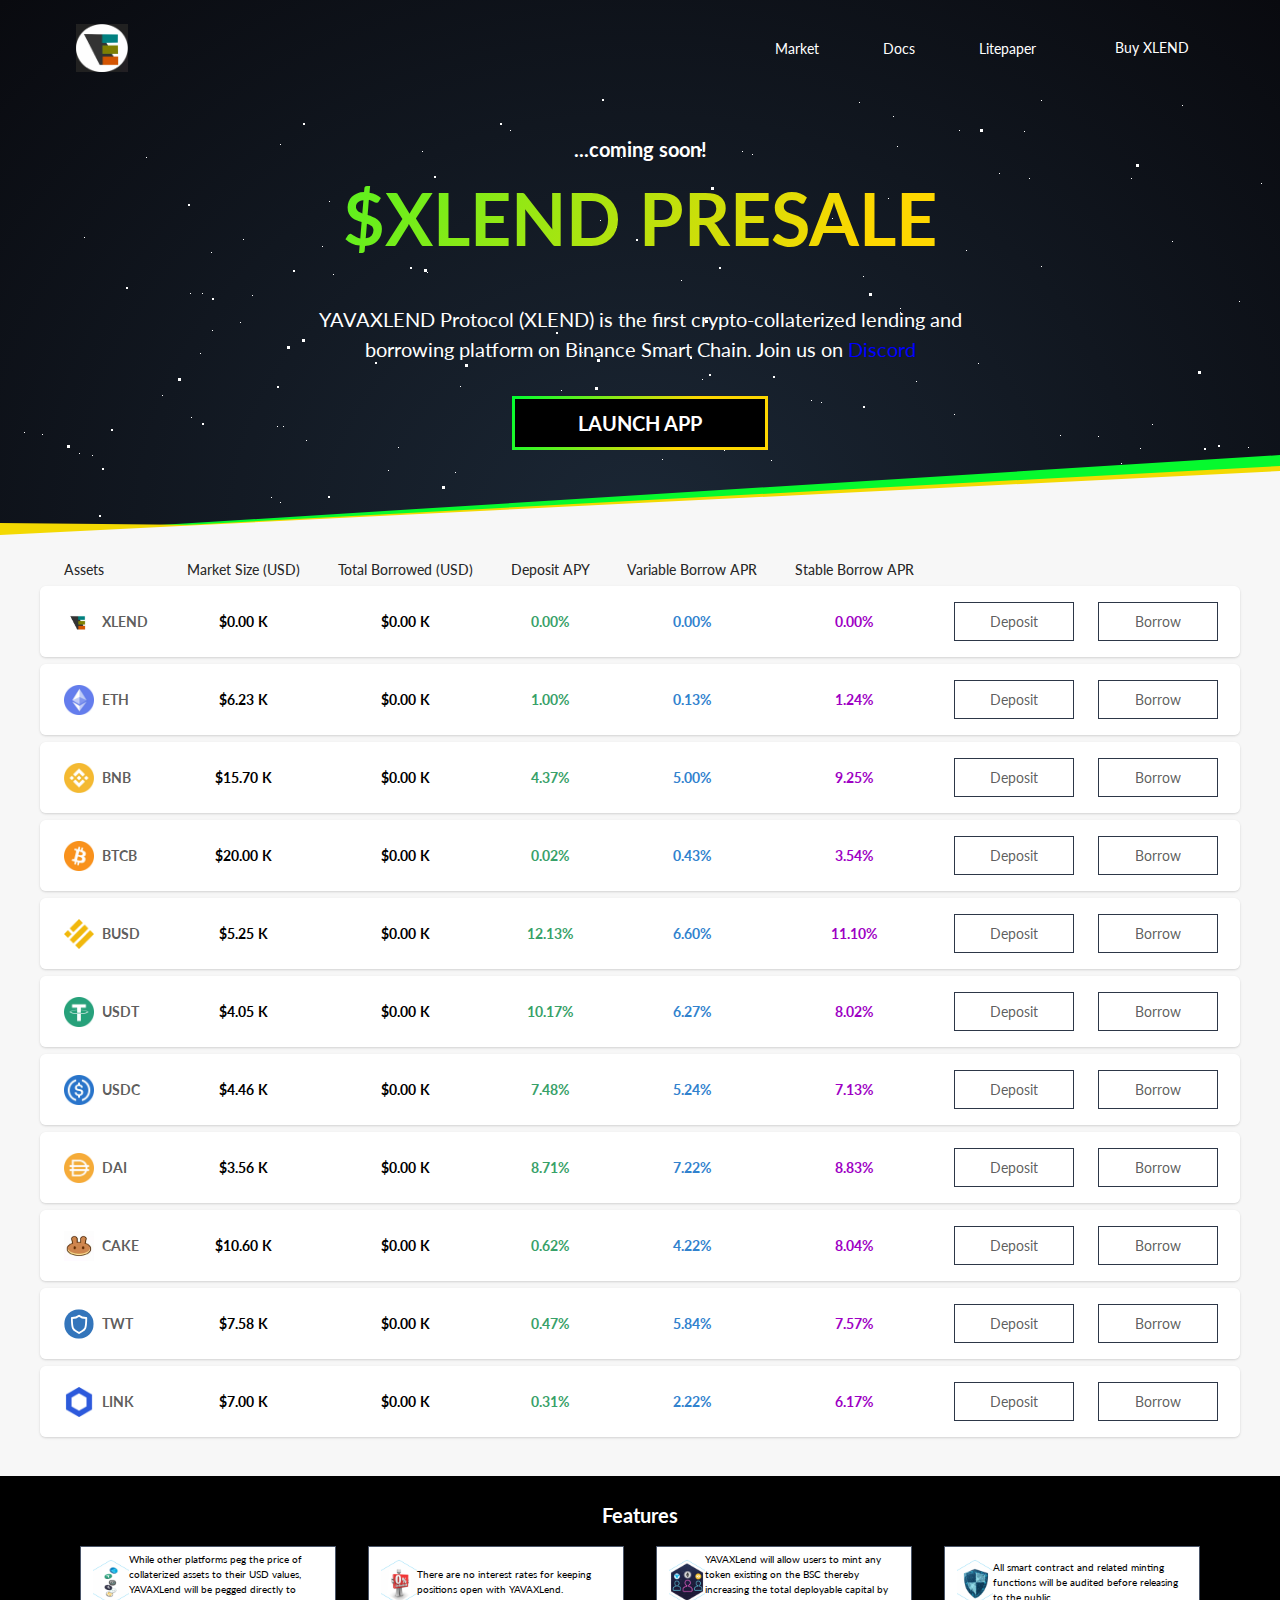
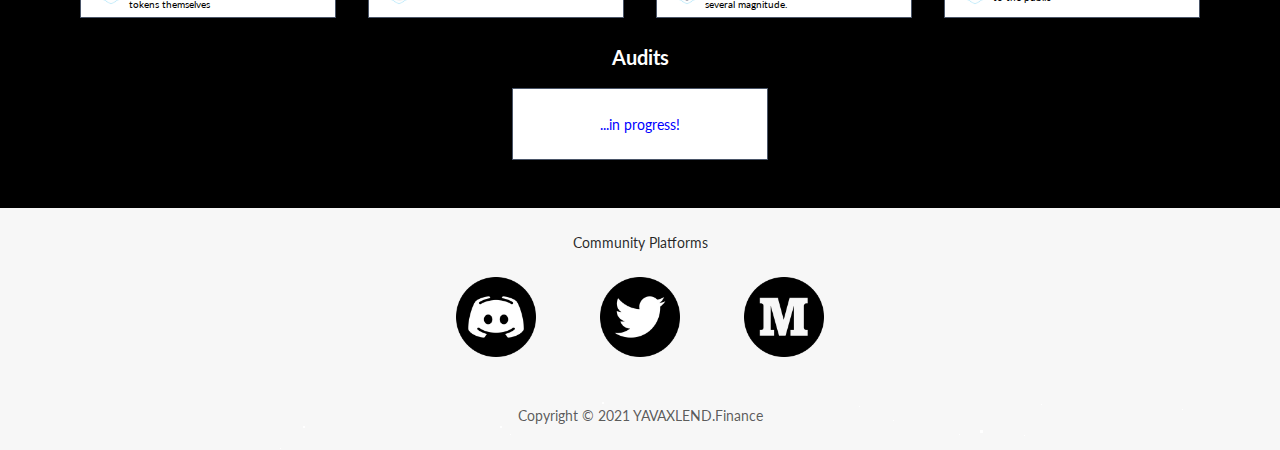
==== commit 00756b9e: "Update index.html" ====
--- a/index.html
+++ b/index.html
@@ -109,7 +109,7 @@
 								<h1 class="text-white text-xl font-bold">...coming soon!</h1>
 								<figure class="animated-background gradient-box-green-yellow text-center clip-text text-3xl lg:text-7xl font-bold">$XLEND PRESALE</figure>
 								<p class="max-w-2xl mx-auto my-8 text-xl whitespace-pre-line">YAVAXLEND Protocol (XLEND) is the first crypto-collaterized lending and borrowing platform on Binance Smart Chain. Join us on <a href="https://discord.gg/DCYJUs9q7S" style="color:blue;">Discord</a></p>
-								<a href="#" rel="noopener noreferrer">
+								<a href="app/" rel="noopener noreferrer">
 									<button class="gradient-box-green-yellow animated-background focus:outline-none w-64 h-15.5 text-white uppercase font-bold text-xl" style="padding: 3px;">
 										<span class="bg-black leading-none flex items-center justify-center h-full">Launch App</span>
 									</button>
